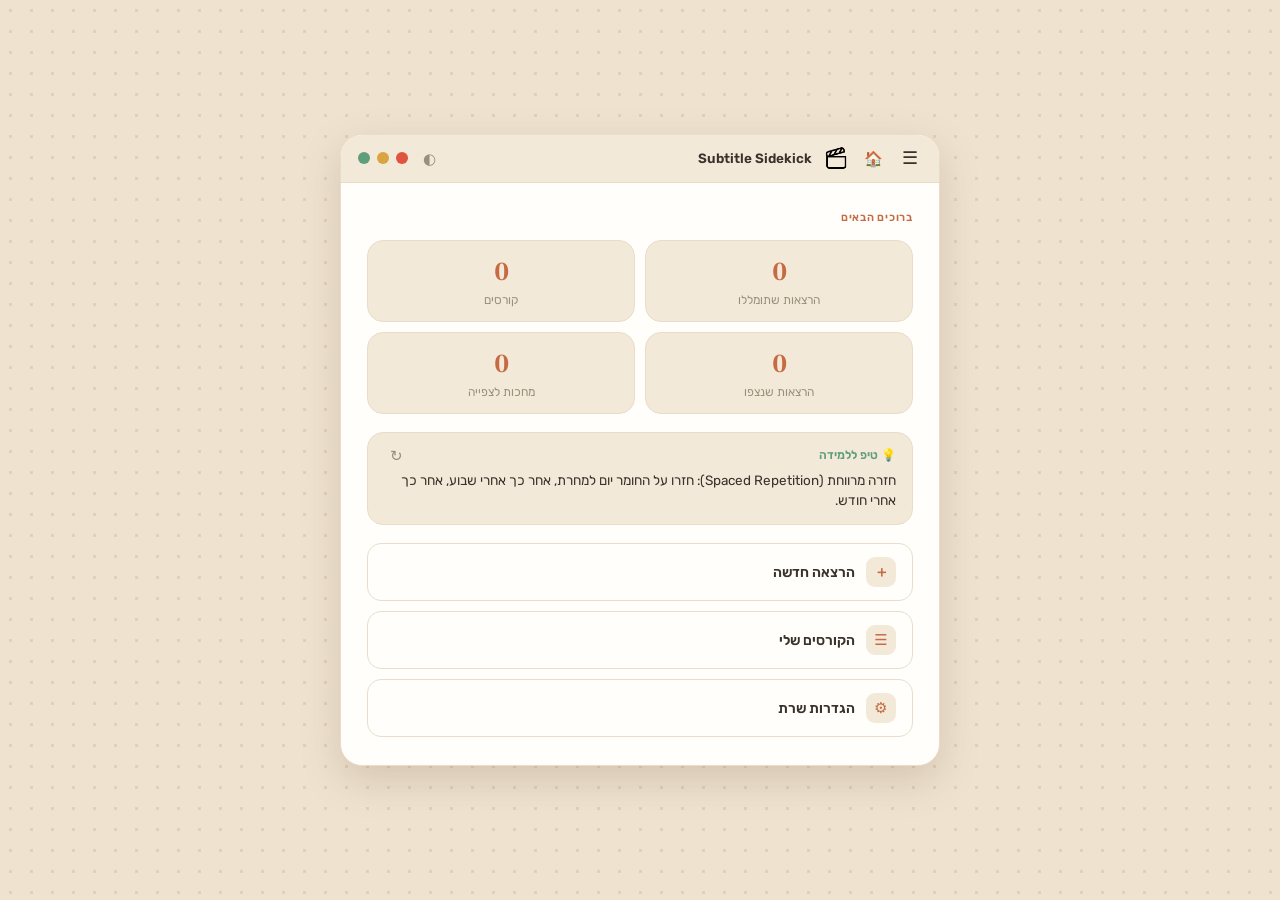
==== ui/index.html @ 56b6ace6 "Add application icons, enhance UI layout, and implement course management features - Added app icon " ====
<!DOCTYPE html>
<html lang="he" dir="rtl">
<head>
  <meta charset="utf-8" />
  <meta name="viewport" content="width=device-width, initial-scale=1" />
  <title>Subtitle Sidekick</title>
  <link rel="stylesheet" href="style.css" />
</head>
<body class="theme-light">
  <div class="win">
    <!-- סרגל כותרת -->
    <div class="bar">
      <button class="menubtn" id="menuBtn" title="הקורסים שלי">☰</button>
      <button class="homebtn" id="homeBtn" title="מסך הבית">🏠</button>
      <img class="appic" src="icons/app.png" alt="" />
      <div class="appname">Subtitle Sidekick</div>
      <button class="jobpill" id="jobPill" hidden>⏳ <span id="jobPct">0%</span></button>
      <div class="barsp"></div>
      <button class="themebtn" id="themeBtn" title="מצב בהיר/כהה">◐</button>
      <div class="barx">
        <span class="d1" id="winClose" title="סגירה"></span>
        <span class="d2" id="winMin" title="מזעור"></span>
        <span class="d3" id="winFull" title="מסך מלא"></span>
      </div>
    </div>

    <div class="body">
      <!-- ── מסך הבית: סטטיסטיקה + טיפ + פעולות מהירות ── -->
      <section class="view" id="view-home">
        <div class="kicker">ברוכים הבאים</div>

        <div class="stats-grid" id="statsGrid"></div>

        <div class="tipcard" id="tipCard">
          <div class="tip-head">
            <span class="tip-label">💡 טיפ ללמידה</span>
            <button class="tip-next" id="tipNext" title="טיפ נוסף">↻</button>
          </div>
          <div class="tip-text" id="tipText"></div>
        </div>

        <div class="home-actions">
          <button class="homeaction" id="homeNewLec">
            <span class="ha-ic">＋</span><span>הרצאה חדשה</span>
          </button>
          <button class="homeaction" id="homeCourses">
            <span class="ha-ic">☰</span><span>הקורסים שלי</span>
          </button>
          <button class="homeaction" id="homeContinue" hidden>
            <span class="ha-ic">▶</span><span id="homeContinueLabel">המשך לצפות</span>
          </button>
          <button class="homeaction" id="homeSettings">
            <span class="ha-ic">⚙</span><span>הגדרות שרת</span>
          </button>
        </div>
      </section>

      <!-- ── מסך 1: פתיחה / גרירה ── -->
      <section class="view" id="view-open" hidden>
        <div class="kicker">בחירת קובץ</div>
        <div class="drop2" id="drop">
          <div class="dtile">↑</div>
          <div class="dbig">שחררו כאן את ההרצאה</div>
          <div class="dsub">MP4 · MKV · MOV — עד 4 שעות</div>
          <div class="ordiv">או</div>
          <button class="btn" id="pickBtn">בחרו קובץ מהמחשב</button>
        </div>
        <div class="urlrow">
          <input class="urlin" id="urlIn" type="text"
                 placeholder="או הדביקו קישור להרצאה (YouTube / Moodle)…" />
          <button class="urlbtn" id="urlBtn">⬇ הורד</button>
        </div>
        <div class="urlhint">ל-Moodle: התחברו קודם בכרום, ואז הדביקו את הקישור.</div>

        <div class="courserow">
          <span class="courselbl">קורס:</span>
          <select class="coursesel" id="courseSel"><option value="">ללא קורס</option></select>
        </div>

        <div class="moderow">
          <span class="modelbl">מצב תמלול:</span>
          <select class="coursesel" id="modeSel">
            <option value="local_accurate">מקומי — מדויק (פרטי, ברירת מחדל)</option>
            <option value="local_fast">מקומי — מהיר (פחות מדויק)</option>
            <option value="cloud">☁ שרת GPU (ענן) — מהיר מאוד</option>
          </select>
        </div>
        <div class="footrow">
          <div class="priv" id="privNote">🔒 הכול נשאר אצלכם במחשב</div>
          <button class="settingsLink" id="cloudSettingsBtn">⚙ הגדרות שרת</button>
        </div>
      </section>

      <!-- ── מסך 2: עיבוד / התקדמות ── -->
      <section class="view" id="view-proc" hidden>
        <div class="kicker">יצירת כתוביות</div>
        <div class="filechip"><span class="fcic">🎞</span><span id="procName"></span></div>
        <div class="stage" id="stageHeading">מתמלל את ההרצאה לעברית…</div>
        <div class="prog">
          <div class="bar2" id="bar2"><div class="fill" id="fill"></div></div>
          <div class="pct" id="pct">0%</div>
        </div>
        <div class="eta" id="eta"></div>
        <div class="steps">
          <div class="step" id="step-extract">אודיו</div>
          <div class="step" id="step-transcribe">תמלול</div>
          <div class="step" id="step-sync">סנכרון</div>
        </div>
        <button class="watchdone" id="watchDone" hidden>▶ הפעל את הכתוביות</button>
        <div class="queue" id="queue"></div>
        <button class="newlec" id="newLec">＋ הרצאה חדשה</button>
      </section>

      <!-- ── מסך 3: נגן ── -->
      <section class="view" id="view-play" hidden>
        <div class="play-head">
          <button class="kebab" id="backBtn" title="חזרה">→</button>
          <span class="play-title" id="playTitle"></span>
          <button class="kebab" id="playKebab" title="פעולות">⋯</button>
        </div>
        <div class="screen">
          <video id="video" preload="metadata"></video>
          <div class="cc">CC עברית</div>
          <button class="exitfs" id="exitFs" title="יציאה ממסך מלא" hidden>✕ יציאה ממסך מלא</button>
          <div class="subline" id="subline"></div>
          <div class="ctrls">
            <button class="play" id="playBtn">▶</button>
            <button class="ovlbtn" id="skipBack" title="10 שניות אחורה">10⟲</button>
            <button class="ovlbtn" id="skipFwd" title="10 שניות קדימה">⟳10</button>
            <div class="track" id="track"><div class="pfill" id="pfill"></div></div>
            <span class="tc" id="tc">0:00 / 0:00</span>
            <select class="ovlbtn speedsel" id="speedSel" title="מהירות ניגון">
              <option value="0.5">0.5x</option>
              <option value="0.75">0.75x</option>
              <option value="1" selected>1x</option>
              <option value="1.25">1.25x</option>
              <option value="1.5">1.5x</option>
              <option value="1.75">1.75x</option>
              <option value="2">2x</option>
            </select>
            <button class="ovlbtn" id="fsBtn" title="מסך מלא">⛶</button>
          </div>
        </div>

        <!-- פאנל תמליל: חיפוש · עריכה · ייצוא -->
        <div class="transcript" id="transcript">
          <div class="tc-head">
            <input class="tc-search" id="tcSearch" placeholder="🔎 חיפוש בכתוביות…" />
            <button class="tc-act" id="saveBtn">💾 שמור</button>
            <button class="tc-act" id="txtBtn">TXT</button>
            <button class="tc-act" id="docxBtn">Word</button>
          </div>
          <div class="tc-list" id="tcList"></div>
          <div class="tc-status" id="tcStatus"></div>
        </div>
      </section>
    </div>
  </div>

  <!-- ── תפריט צד: הקורסים שלי ── -->
  <div class="drawer-ov" id="drawerOv" hidden></div>
  <aside class="drawer" id="drawer" hidden>
    <div class="drawer-head">
      <span class="drawer-title">הקורסים שלי</span>
      <button class="drawer-x" id="drawerClose" title="סגירה">✕</button>
    </div>
    <div class="newcourse" id="newCourseRow">
      <input class="newcourse-in" id="newCourseIn" placeholder="שם קורס חדש…" hidden />
      <button class="newcourse-btn" id="newCourseBtn">+ קורס חדש</button>
    </div>
    <div class="courses" id="coursesList"></div>
  </aside>

  <!-- ── תפריט צד: הגדרות שרת Cloud (אישי, לא משותף) ── -->
  <div class="drawer-ov" id="settingsOv" hidden></div>
  <aside class="drawer" id="settingsDrawer" hidden>
    <div class="drawer-head">
      <span class="drawer-title">הגדרות שרת מהיר</span>
      <button class="drawer-x" id="settingsClose" title="סגירה">✕</button>
    </div>
    <div class="settings-hint">
      כל משתמש מגדיר כאן שרת GPU משלו (לדוגמה חשבון RunPod אישי).
      אין שרת משותף — הפרטים נשמרים רק במחשב הזה. ראו README להקמת שרת.
    </div>
    <div class="settings-field">
      <label class="settings-lbl" for="settingsEndpoint">כתובת השרת (Endpoint URL)</label>
      <input class="newcourse-in" id="settingsEndpoint" placeholder="https://example-runpod-id.proxy.runpod.net" />
    </div>
    <div class="settings-field">
      <label class="settings-lbl" for="settingsKey">מפתח API</label>
      <input class="newcourse-in" id="settingsKey" type="password" placeholder="••••••••" />
    </div>
    <div class="settings-field">
      <label class="settings-lbl" for="settingsPrice">מחיר ה-GPU לשעה (דולר) — לחישוב עלות</label>
      <input class="newcourse-in" id="settingsPrice" type="number" step="0.01" min="0" placeholder="0.39" />
    </div>
    <button class="newcourse-btn" id="settingsSaveBtn">שמירה</button>
    <div class="settings-status" id="settingsStatus"></div>

    <div class="settings-cost" id="settingsCost">
      <div class="cost-line">עלות מצטברת: <strong id="costTotal">$0.00</strong></div>
      <div class="cost-sub" id="costSub"></div>
      <button class="cost-reset" id="costReset">איפוס מונה</button>
    </div>
  </aside>

  <script src="app.js"></script>
</body>
</html>
---- ui/style.css ----
/* style.css — עיצוב "חם" לאפליקציית כתוביות עברית. נבנה לפי טוקני ה-handoff. RTL. */

/* ── פונטים מקומיים (offline, בלי CDN) ── */
@font-face {
  font-family: "Frank Ruhl Libre";
  src: url("fonts/FrankRuhlLibre.ttf") format("truetype");
  font-weight: 100 900;
  font-display: swap;
}
@font-face {
  font-family: "Rubik";
  src: url("fonts/Rubik.ttf") format("truetype");
  font-weight: 100 900;
  font-display: swap;
}

/* ── טוקני צבע ── */
:root {
  --bg: #fbf6ee;
  --card: #fffefa;
  --panel: #f3e9d8;
  --text: #3a322b;
  --muted: #9b8f7c;
  --line: #e9ddc9;
  --screen: #1b1410;
  --board: #efe3d0;
  --accent: #c56a43;   /* חימר */
  --c2: #5f9e7a;       /* מרווה */
  --c3: #c59a3f;       /* זהב */
  --dots: rgba(140, 95, 55, 0.14);
  --win-shadow: 0 14px 40px rgba(90, 55, 25, 0.18);
  --drop-inset: inset 0 1px 0 rgba(255, 255, 255, 0.55);
}
body.dark {
  --bg: #211b15;
  --card: #2a221b;
  --panel: #352a20;
  --text: #f1e8d9;
  --muted: #a4937c;
  --line: #3d3127;
  --screen: #0e0a07;
  --board: #18120d;
  --c2: #6fae8a;
  --c3: #d4ab55;
  --dots: rgba(255, 226, 190, 0.07);
  --win-shadow: 0 16px 44px rgba(0, 0, 0, 0.55);
  --drop-inset: inset 0 1px 0 rgba(255, 255, 255, 0.04);
}

* { box-sizing: border-box; }

html, body { height: 100%; }
html { overflow: hidden; }  /* הגלילה קורית בתוך הכרטיס (.body), לא על כל החלון */
body {
  margin: 0;
  direction: rtl;
  font-family: "Rubik", system-ui, Arial, sans-serif;
  color: var(--text);
  /* ה-board = רקע חלון האפליקציה, עם רקע נקודות */
  background-color: var(--board);
  background-image: radial-gradient(var(--dots) 1.5px, transparent 1.5px);
  background-size: 21px 21px;
  display: flex;
  align-items: center;
  justify-content: center;
  padding: 30px;
  user-select: none;
}
@media (max-height: 700px) { body { padding: 14px; } }

/* ── חלון האפליקציה (כרטיס) — מוגבל לגובה המסך, התוכן הפנימי גולל אם צריך ── */
.win {
  width: 100%;
  max-width: 600px;
  max-height: 100%;
  display: flex;
  flex-direction: column;
  background: var(--card);
  border: 1px solid var(--line);
  border-radius: 22px;
  overflow: hidden;
  box-shadow: var(--win-shadow);
}

/* ── סרגל כותרת ── */
.bar {
  height: 48px;
  display: flex;
  align-items: center;
  gap: 11px;
  padding: 0 17px;
  border-bottom: 1px solid var(--line);
  background: var(--panel);
}
.menubtn {
  background: none; border: none; cursor: pointer;
  color: var(--text); font-size: 18px; padding: 2px 4px; line-height: 1; flex: none;
}
.menubtn:hover { color: var(--accent); }
.homebtn {
  background: none; border: none; cursor: pointer;
  color: var(--text); font-size: 15px; padding: 2px 4px; line-height: 1; flex: none;
}
.homebtn:hover { color: var(--accent); }
.appic {
  width: 26px; height: 26px;
  border-radius: 9px;
  object-fit: cover; flex: none;
}
.appname { font-size: 13.5px; font-weight: 600; }
.jobpill {
  display: flex; align-items: center; gap: 5px;
  background: var(--accent); color: #fff; border: none;
  border-radius: 999px; padding: 5px 11px; margin-right: 8px;
  font-family: inherit; font-size: 11.5px; font-weight: 600; cursor: pointer;
}
.jobpill[hidden] { display: none; }
.jobpill:hover { filter: brightness(1.05); }
.barsp { flex: 1; }
.themebtn {
  background: none; border: none; cursor: pointer;
  color: var(--muted); font-size: 15px; padding: 4px; line-height: 1;
}
.barx { display: flex; gap: 7px; }
.barx span { width: 12px; height: 12px; border-radius: 50%; cursor: pointer; }
.barx span:hover { filter: brightness(1.1); box-shadow: 0 0 0 2px rgba(0, 0, 0, 0.06); }
.d1 { background: #e0533f; }  /* סגירה */
.d2 { background: #d9a441; }  /* מזעור */
.d3 { background: #5f9e7a; }  /* מסך מלא */

/* ── סרגל הכותרת לא נגלל; הגוף גולל בתוך הכרטיס אם התוכן גבוה מהחלון ── */
.bar { flex: none; }

/* ── גוף ── */
.body {
  padding: 28px 26px;
  flex: 1;
  overflow-y: auto;
}
.body::-webkit-scrollbar { width: 8px; }
.body::-webkit-scrollbar-track { background: transparent; }
.body::-webkit-scrollbar-thumb { background: var(--line); border-radius: 4px; }
.body::-webkit-scrollbar-thumb:hover { background: var(--muted); }
.kicker {
  font-size: 11px; font-weight: 600; letter-spacing: 0.07em;
  color: var(--accent); margin-bottom: 16px;
}
.view[hidden] { display: none; }

/* ── מסך הבית ── */
.stats-grid {
  display: grid; grid-template-columns: 1fr 1fr; gap: 10px;
  margin-bottom: 18px;
}
.stat-box {
  background: var(--panel); border: 1px solid var(--line); border-radius: 16px;
  padding: 14px 16px; text-align: center;
}
.stat-num { font-family: "Frank Ruhl Libre", serif; font-size: 26px; font-weight: 700; color: var(--accent); }
.stat-lbl { font-size: 12px; color: var(--muted); margin-top: 4px; }

.tipcard {
  background: var(--panel); border: 1px solid var(--line); border-radius: 16px;
  padding: 14px 16px; margin-bottom: 18px;
}
.tip-head { display: flex; align-items: center; justify-content: space-between; margin-bottom: 6px; }
.tip-label { font-size: 12px; font-weight: 600; color: var(--c2); }
.tip-next {
  background: none; border: none; cursor: pointer; color: var(--muted); font-size: 15px; line-height: 1;
}
.tip-next:hover { color: var(--accent); }
.tip-text { font-size: 13.5px; line-height: 1.5; }

.home-actions { display: flex; flex-direction: column; gap: 10px; }
.homeaction {
  display: flex; align-items: center; gap: 11px;
  background: var(--card); border: 1px solid var(--line); border-radius: 14px;
  padding: 13px 16px; font-family: inherit; font-size: 14px; font-weight: 600; color: var(--text);
  cursor: pointer; text-align: right;
}
.homeaction:hover { border-color: var(--accent); }
.homeaction[hidden] { display: none; }
.ha-ic {
  width: 30px; height: 30px; border-radius: 9px; flex: none;
  background: var(--panel); display: flex; align-items: center; justify-content: center;
  font-size: 15px; color: var(--accent);
}

/* ── מסך 1: גרירה ── */
.drop2 {
  background: var(--panel);
  border: 1px solid var(--line);
  border-radius: 20px;
  padding: 34px 22px;
  display: flex; flex-direction: column; align-items: center; gap: 13px;
  text-align: center;
  box-shadow: var(--drop-inset);
  transition: border-color 0.15s, transform 0.15s;
  cursor: pointer;
}
.drop2.hover, .drop2.drag { border-color: var(--accent); }
.drop2.drag { transform: scale(1.01); }
.dtile {
  width: 62px; height: 62px;
  border-radius: 19px;
  background: var(--card);
  display: flex; align-items: center; justify-content: center;
  font-size: 27px; color: var(--accent);
  box-shadow: 0 4px 12px rgba(120, 80, 40, 0.12);
}
.dbig { font-family: "Frank Ruhl Libre", serif; font-size: 22px; font-weight: 700; color: var(--text); }
.dsub { font-size: 13px; color: var(--muted); }
.ordiv { font-size: 12px; color: var(--muted); }
.btn {
  background: var(--accent); color: #fff; border: none;
  border-radius: 999px; padding: 12px 28px;
  font-size: 14px; font-weight: 600; cursor: pointer;
  font-family: inherit;
  box-shadow: 0 5px 16px rgba(197, 106, 67, 0.32);
}
.btn:hover { filter: brightness(1.05); }

.footrow {
  display: flex; align-items: center; justify-content: space-between;
  margin-top: 22px;
}
.fast { display: flex; align-items: center; gap: 9px; font-size: 13px; font-weight: 500; cursor: pointer; }
.sw {
  width: 36px; height: 21px; border-radius: 11px;
  background: var(--line); position: relative; flex: none;
  transition: background 0.15s;
}
.sw.on { background: var(--c2); }
.knob {
  width: 17px; height: 17px; border-radius: 50%;
  background: #fff; position: absolute; top: 2px; right: 2px;
  transition: right 0.15s;
}
.sw.on .knob { right: 17px; }
.priv { font-size: 12px; color: var(--c2); }
.settingsLink {
  background: none; border: none; color: var(--muted); font-size: 12px;
  font-family: inherit; cursor: pointer; padding: 0;
}
.settingsLink:hover { color: var(--text); }

/* ── בורר מצב תמלול ── */
.moderow { display: flex; align-items: center; gap: 9px; margin-top: 22px; }
.modelbl { font-size: 13px; color: var(--muted); flex: none; }

/* ── מגירת הגדרות שרת Cloud ── */
.settings-hint { font-size: 12px; color: var(--muted); line-height: 1.5; margin-bottom: 16px; }
.settings-field { display: flex; flex-direction: column; gap: 6px; margin-bottom: 12px; }
.settings-lbl { font-size: 12.5px; color: var(--muted); }
.settings-status { font-size: 12px; color: var(--c2); margin-top: 10px; min-height: 16px; }
.settings-cost {
  margin-top: 20px; padding-top: 16px; border-top: 1px solid var(--line);
  display: flex; flex-direction: column; gap: 6px;
}
.cost-line { font-size: 14px; }
.cost-line strong { color: var(--c2); }
.cost-sub { font-size: 12px; color: var(--muted); }
.cost-reset {
  align-self: flex-start; margin-top: 6px; background: none; border: 1px solid var(--line);
  color: var(--muted); border-radius: 999px; padding: 5px 12px; font-family: inherit;
  font-size: 12px; cursor: pointer;
}
.cost-reset:hover { color: var(--text); border-color: var(--muted); }

/* ── בורר קורס במסך הפתיחה ── */
.courserow { display: flex; align-items: center; gap: 9px; margin-top: 16px; }
.courselbl { font-size: 13px; color: var(--muted); flex: none; }
.coursesel {
  flex: 1; background: var(--panel); border: 1px solid var(--line); color: var(--text);
  border-radius: 999px; padding: 9px 14px; font-family: inherit; font-size: 13px;
  direction: rtl; cursor: pointer;
}
.coursesel:focus { outline: none; border-color: var(--accent); }

/* ── תפריט צד: הקורסים שלי ── */
.drawer-ov {
  position: fixed; inset: 0; z-index: 40;
  background: rgba(40, 25, 12, 0.38);
}
.drawer-ov[hidden] { display: none; }
.drawer {
  position: fixed; top: 0; right: 0; z-index: 41;
  width: 300px; max-width: 86vw; height: 100%;
  background: var(--card); border-left: 1px solid var(--line);
  box-shadow: -14px 0 40px rgba(90, 55, 25, 0.22);
  display: flex; flex-direction: column;
  padding: 18px 18px 22px;
}
.drawer[hidden] { display: none; }
.drawer-head { display: flex; align-items: center; justify-content: space-between; margin-bottom: 16px; }
.drawer-title { font-family: "Frank Ruhl Libre", serif; font-size: 19px; font-weight: 700; }
.drawer-x {
  background: none; border: none; color: var(--muted); font-size: 15px; cursor: pointer; padding: 4px;
}
.drawer-x:hover { color: var(--text); }
.newcourse { display: flex; flex-direction: column; gap: 8px; margin-bottom: 16px; }
.newcourse-in {
  background: var(--panel); border: 1px solid var(--line); color: var(--text);
  border-radius: 999px; padding: 9px 14px; font-family: inherit; font-size: 13px; direction: rtl;
}
.newcourse-in:focus { outline: none; border-color: var(--accent); }
.newcourse-btn {
  background: var(--accent); color: #fff; border: none; border-radius: 999px;
  padding: 10px 16px; font-family: inherit; font-size: 13px; font-weight: 600; cursor: pointer;
}
.newcourse-btn:hover { filter: brightness(1.05); }
.courses { flex: 1; overflow-y: auto; display: flex; flex-direction: column; gap: 6px; }
.course { border: 1px solid var(--line); border-radius: 12px; overflow: hidden; background: var(--panel); }
.course-head {
  display: flex; align-items: center; gap: 8px; padding: 10px 13px;
  cursor: pointer; font-size: 13.5px; font-weight: 600;
}
.course-head:hover { background: rgba(197, 106, 67, 0.07); }
.course-arrow { flex: none; font-size: 10px; color: var(--muted); transition: transform 0.15s; }
.course.open .course-arrow { transform: rotate(90deg); }
.course-name { flex: 1; overflow: hidden; text-overflow: ellipsis; white-space: nowrap; }
.course-count { flex: none; font-size: 11px; color: var(--muted); }
.course-del {
  flex: none; background: none; border: none; color: var(--muted);
  font-size: 13px; cursor: pointer; padding: 0 2px; opacity: 0; transition: opacity 0.15s;
}
.course-head:hover .course-del { opacity: 1; }
.course-del:hover { color: #c0533e; }
.lectures { display: none; flex-direction: column; padding: 0 8px 8px; gap: 3px; }
.course.open .lectures { display: flex; }
.lec {
  display: flex; align-items: center; gap: 7px;
  padding: 7px 10px; border-radius: 9px; cursor: pointer; font-size: 12.5px;
}
.lec:hover { background: var(--card); }
.lec-name { flex: 1; overflow: hidden; text-overflow: ellipsis; white-space: nowrap; }
.courses-empty { font-size: 12.5px; color: var(--muted); text-align: center; padding: 24px 8px; }

/* ── כפתור "⋯" (קביעב) — בשורת הרצאה ובמסך הנגן ── */
.kebab {
  flex: none; width: 28px; height: 28px; padding: 0;
  background: none; border: none; color: var(--muted);
  font-size: 17px; line-height: 1; cursor: pointer; border-radius: 7px;
  display: flex; align-items: center; justify-content: center;
}
.kebab:hover { background: var(--panel); color: var(--text); }

/* ── תפריט פעולות צף (שינוי שם / קורס / דפדפן / הסרה) ── */
.actionmenu {
  position: fixed; z-index: 60; min-width: 168px;
  background: var(--card); border: 1px solid var(--line); border-radius: 12px;
  box-shadow: var(--win-shadow); padding: 6px; display: flex; flex-direction: column; gap: 2px;
}
.am-item {
  display: flex; align-items: center; gap: 8px; width: 100%;
  background: none; border: none; color: var(--text); text-align: right;
  font-family: inherit; font-size: 13px; padding: 8px 9px; border-radius: 8px; cursor: pointer;
}
.am-item:hover { background: var(--panel); }
.am-item.am-danger:hover { background: rgba(192, 83, 62, 0.12); color: #c0533e; }
.am-move { cursor: default; }
.am-move:hover { background: none; }
.am-move select {
  flex: 1; background: var(--panel); border: 1px solid var(--line); color: var(--text);
  border-radius: 7px; padding: 5px 8px; font-family: inherit; font-size: 12.5px; direction: rtl;
}

/* ── שדה הורדה מקישור ── */
.urlrow { display: flex; gap: 8px; margin-top: 14px; }
.urlin {
  flex: 1; background: var(--panel); border: 1px solid var(--line); color: var(--text);
  border-radius: 999px; padding: 10px 16px; font-family: inherit; font-size: 13px; direction: rtl;
}
.urlin:focus { outline: none; border-color: var(--accent); }
.urlin::placeholder { color: var(--muted); }
.urlbtn {
  flex: none; background: var(--c2); color: #fff; border: none; border-radius: 999px;
  padding: 10px 18px; font-family: inherit; font-size: 13px; font-weight: 600; cursor: pointer;
}
.urlbtn:hover { filter: brightness(1.05); }
.urlhint { font-size: 11px; color: var(--muted); margin-top: 7px; text-align: center; }

/* ── מסך 2: עיבוד ── */
.filechip {
  display: inline-flex; align-items: center; gap: 9px;
  background: var(--panel); border: 1px solid var(--line);
  border-radius: 999px; padding: 9px 15px;
  font-size: 13px; font-weight: 500; max-width: 100%;
}
.filechip span:last-child { overflow: hidden; text-overflow: ellipsis; white-space: nowrap; }
.fcic { color: var(--c3); flex: none; }
.stage {
  font-family: "Frank Ruhl Libre", serif;
  margin-top: 24px; font-size: 20px; font-weight: 700;
}
.prog { display: flex; align-items: center; gap: 13px; margin-top: 16px; }
.bar2 { flex: 1; height: 10px; border-radius: 6px; background: var(--panel); overflow: hidden; }
.fill { height: 100%; background: var(--accent); border-radius: 6px; width: 0; transition: width 0.3s ease; }
.bar2.loading .fill {
  width: 40% !important;
  animation: indet 1.2s ease-in-out infinite alternate;
  transition: none;
}
@keyframes indet {
  from { margin-right: 0; width: 25%; }
  to { margin-right: 65%; width: 35%; }
}
.pct { font-size: 14px; font-weight: 700; color: var(--accent); min-width: 40px; text-align: left; }
.eta { margin-top: 12px; font-size: 13px; color: var(--muted); min-height: 18px; }
.steps { display: flex; gap: 9px; margin-top: 24px; }
.step {
  flex: 1; text-align: center; font-size: 11px; font-weight: 500;
  padding: 10px 4px; border-radius: 999px;
  background: var(--panel); color: var(--muted); border: 1px solid var(--line);
}
.step.done { color: var(--c2); border-color: var(--c2); }
.step.now { color: #fff; background: var(--accent); border-color: transparent; font-weight: 600; }

/* ── כפתור "הפעל כתוביות" בסיום ── */
.watchdone {
  margin-top: 22px; width: 100%;
  background: var(--accent); color: #fff; border: none;
  border-radius: 999px; padding: 13px 22px;
  font-family: inherit; font-size: 15px; font-weight: 600; cursor: pointer;
  box-shadow: 0 5px 16px rgba(197, 106, 67, 0.32);
}
.watchdone[hidden] { display: none; }
.watchdone:hover { filter: brightness(1.05); }

/* ── כפתור "הרצאה חדשה" ── */
.newlec {
  margin-top: 14px; width: 100%;
  background: var(--panel); color: var(--text);
  border: 1px solid var(--line); border-radius: 999px; padding: 11px 22px;
  font-family: inherit; font-size: 14px; font-weight: 600; cursor: pointer;
}
.newlec:hover { border-color: var(--accent); color: var(--accent); }

/* ── תור תמלולים ── */
.queue { margin-top: 20px; display: flex; flex-direction: column; gap: 7px; }
.queue:empty { display: none; }
.qitem {
  display: flex; align-items: center; gap: 10px;
  background: var(--panel); border: 1px solid var(--line);
  border-radius: 12px; padding: 9px 13px; font-size: 13px;
}
.qicon { flex: none; font-size: 13px; width: 18px; text-align: center; }
.qitem.proc .qicon { color: var(--accent); }
.qitem.done .qicon { color: var(--c2); }
.qitem.err .qicon { color: #c0533e; }
.qname { flex: 1; overflow: hidden; text-overflow: ellipsis; white-space: nowrap; }
.qwatch {
  flex: none; background: var(--c2); color: #fff; border: none;
  border-radius: 999px; padding: 5px 13px; font-size: 12px; font-weight: 600;
  cursor: pointer; font-family: inherit;
}

/* ── מסך 3: נגן ── */
.screen {
  position: relative; background: var(--screen);
  border-radius: 16px; height: 260px; overflow: hidden;
}
.screen video {
  position: absolute; inset: 0; width: 100%; height: 100%;
  object-fit: contain; background: #000;
}
.cc {
  position: absolute; top: 12px; right: 12px; z-index: 2;
  background: var(--c2); color: #fff; font-size: 10px; font-weight: 700;
  letter-spacing: 0.05em; padding: 3px 8px; border-radius: 6px;
}
.subline {
  position: absolute; z-index: 2; bottom: 62px; left: 50%; transform: translateX(-50%);
  background: #fff8ec; color: #3a322b;
  font-size: 14.5px; font-weight: 500; line-height: 1.5;
  padding: 7px 16px; border-radius: 10px; max-width: 84%;
  text-align: center; box-shadow: 0 4px 14px rgba(0, 0, 0, 0.25);
}
.subline:empty { display: none; }

/* פקדי ניגון — חלק מ-.screen כדי שיישארו גלויים גם במסך מלא */
.ctrls {
  position: absolute; bottom: 0; left: 0; right: 0; z-index: 2;
  display: flex; align-items: center; gap: 8px;
  padding: 16px 14px 12px;
  background: linear-gradient(to top, rgba(0, 0, 0, 0.6), rgba(0, 0, 0, 0));
}
.play {
  width: 38px; height: 38px; border-radius: 50%;
  background: var(--accent); color: #fff; border: none;
  display: flex; align-items: center; justify-content: center;
  font-size: 13px; cursor: pointer; flex: none;
  box-shadow: 0 5px 16px rgba(197, 106, 67, 0.32);
}
.track { flex: 1; height: 7px; border-radius: 5px; background: rgba(255, 255, 255, 0.28); position: relative; overflow: hidden; cursor: pointer; }
.pfill { position: absolute; top: 0; right: 0; height: 100%; width: 0; background: var(--accent); border-radius: 5px; }
.tc {
  font-size: 11.5px; color: #fff; flex: none; text-shadow: 0 1px 3px rgba(0, 0, 0, 0.6);
}
.ovlbtn {
  flex: none; background: rgba(255, 255, 255, 0.14); border: 1px solid rgba(255, 255, 255, 0.25);
  color: #fff; border-radius: 8px; height: 30px; padding: 0 9px;
  font-family: inherit; font-size: 11.5px; font-weight: 600; cursor: pointer;
  display: flex; align-items: center; justify-content: center;
}
.ovlbtn:hover { background: rgba(255, 255, 255, 0.26); }
.speedsel {
  font-family: inherit; cursor: pointer; direction: ltr; text-align: center;
  -webkit-appearance: none; appearance: none;
}
.speedsel:hover { background: rgba(255, 255, 255, 0.26); }
.speedsel option { color: #2a221b; }

.screen:fullscreen .subline { font-size: 26px; bottom: 96px; max-width: 80%; }
.screen:fullscreen .ctrls { padding: 22px 26px 20px; gap: 12px; }
.screen:fullscreen .play { width: 50px; height: 50px; font-size: 17px; }
.screen:fullscreen .ovlbtn { height: 38px; font-size: 14px; padding: 0 13px; }
.screen:fullscreen .tc { font-size: 14px; }
.play-head { display: flex; align-items: center; gap: 6px; margin: 6px 0 22px; }
.play-title {
  flex: 1; font-family: "Frank Ruhl Libre", serif; font-size: 19px; font-weight: 700;
  text-align: center; overflow: hidden; text-overflow: ellipsis; white-space: nowrap;
}

/* ── מסך מלא: ה-overlay נשאר חלק מהמכל ולכן הכתוביות והפקדים מופיעים ── */
.screen:fullscreen { height: 100%; width: 100%; border-radius: 0; }
.screen:-webkit-full-screen { height: 100%; width: 100%; }

/* כפתור יציאה ממסך מלא — גלוי רק בתוך מסך מלא, ESC לא תמיד מוכר/נוח */
.exitfs {
  position: absolute; top: 12px; left: 12px; z-index: 3;
  background: rgba(20, 14, 8, 0.55); color: #fff; border: 1px solid rgba(255, 255, 255, 0.25);
  border-radius: 999px; padding: 7px 14px; font-family: inherit; font-size: 12.5px;
  font-weight: 600; cursor: pointer;
}
.exitfs[hidden] { display: none; }
.exitfs:hover { background: rgba(20, 14, 8, 0.75); }

/* ── פאנל תמליל (עריכה · חיפוש · ייצוא) ── */
.transcript { margin-top: 18px; border-top: 1px solid var(--line); padding-top: 14px; }
.tc-head { display: flex; gap: 8px; align-items: center; margin-bottom: 10px; }
.tc-search {
  flex: 1; background: var(--panel); border: 1px solid var(--line); color: var(--text);
  border-radius: 999px; padding: 8px 14px; font-family: inherit; font-size: 13px; direction: rtl;
}
.tc-search:focus { outline: none; border-color: var(--accent); }
.tc-act {
  background: var(--panel); border: 1px solid var(--line); color: var(--text);
  border-radius: 9px; padding: 7px 11px; font-family: inherit; font-size: 12px;
  font-weight: 600; cursor: pointer; flex: none;
}
.tc-act:hover { border-color: var(--accent); color: var(--accent); }
.tc-list { max-height: 190px; overflow-y: auto; display: flex; flex-direction: column; gap: 2px; }
.tc-row {
  display: flex; gap: 10px; align-items: flex-start;
  padding: 5px 8px; border-radius: 9px;
}
.tc-row.cur { background: rgba(197, 106, 67, 0.12); }
.tc-time {
  flex: none; background: none; border: none; color: var(--accent);
  font-family: inherit; font-size: 12px; font-weight: 600; cursor: pointer;
  padding: 2px 0; min-width: 44px; text-align: left;
}
.tc-time:hover { text-decoration: underline; }
.tc-text {
  flex: 1; font-size: 13.5px; line-height: 1.5; color: var(--text);
  outline: none; border-radius: 5px; padding: 2px 4px;
}
.tc-text:focus { background: var(--panel); box-shadow: 0 0 0 1px var(--accent); }
.tc-status { margin-top: 8px; font-size: 12px; color: var(--c2); min-height: 16px; }
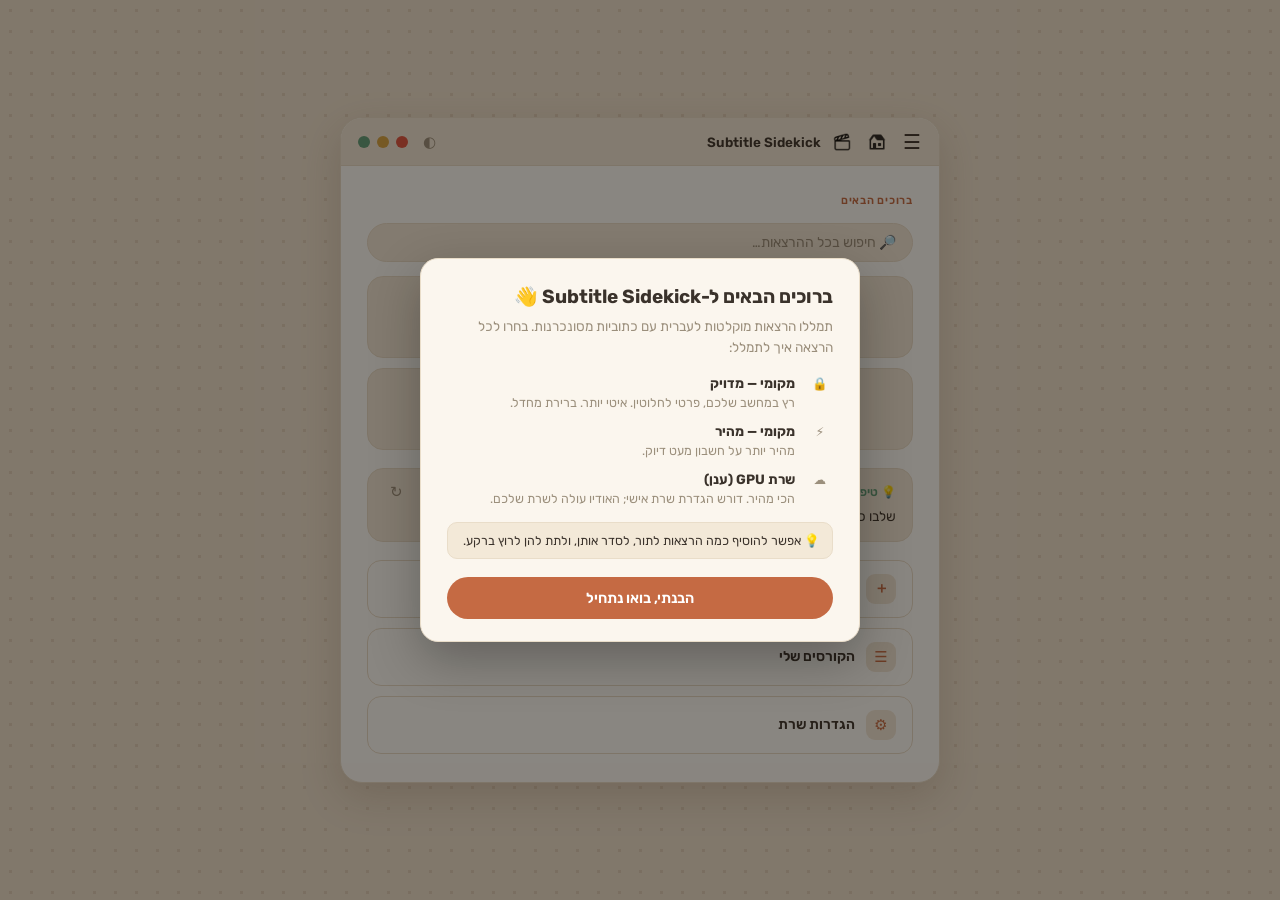
==== commit cf6740d6: "תור תמלול עם גרירה ויעד-קורס, ביטול/השהיה אמיתיים, שרת RunPod Serverless, ושיפורי UX - תור הרצאות: ס" ====
--- a/ui/index.html
+++ b/ui/index.html
@@ -8,10 +8,10 @@
 </head>
 <body class="theme-light">
   <div class="win">
-    <!-- סרגל כותרת -->
+    <!-- title bar -->
     <div class="bar">
       <button class="menubtn" id="menuBtn" title="הקורסים שלי">☰</button>
-      <button class="homebtn" id="homeBtn" title="מסך הבית">🏠</button>
+      <button class="homebtn" id="homeBtn" title="מסך הבית"><img class="homeic" src="icons/home.png" alt="" /></button>
       <img class="appic" src="icons/app.png" alt="" />
       <div class="appname">Subtitle Sidekick</div>
       <button class="jobpill" id="jobPill" hidden>⏳ <span id="jobPct">0%</span></button>
@@ -25,9 +25,14 @@
     </div>
 
     <div class="body">
-      <!-- ── מסך הבית: סטטיסטיקה + טיפ + פעולות מהירות ── -->
+      <!-- home screen: stats + tip + quick actions -->
       <section class="view" id="view-home">
         <div class="kicker">ברוכים הבאים</div>
+
+        <div class="search-row">
+          <input class="search-in" id="searchIn" placeholder="🔎 חיפוש בכל ההרצאות…" />
+        </div>
+        <div class="search-results" id="searchResults" hidden></div>
 
         <div class="stats-grid" id="statsGrid"></div>
 
@@ -55,7 +60,7 @@
         </div>
       </section>
 
-      <!-- ── מסך 1: פתיחה / גרירה ── -->
+      <!-- screen 1: open / drag-and-drop -->
       <section class="view" id="view-open" hidden>
         <div class="kicker">בחירת קובץ</div>
         <div class="drop2" id="drop">
@@ -91,7 +96,7 @@
         </div>
       </section>
 
-      <!-- ── מסך 2: עיבוד / התקדמות ── -->
+      <!-- screen 2: processing / progress -->
       <section class="view" id="view-proc" hidden>
         <div class="kicker">יצירת כתוביות</div>
         <div class="filechip"><span class="fcic">🎞</span><span id="procName"></span></div>
@@ -106,12 +111,16 @@
           <div class="step" id="step-transcribe">תמלול</div>
           <div class="step" id="step-sync">סנכרון</div>
         </div>
+        <div class="jobctrl" id="jobCtrl" hidden>
+          <button class="jobbtn" id="pauseBtn">⏸ השהה</button>
+          <button class="jobbtn jobbtn-cancel" id="cancelBtn">✕ בטל</button>
+        </div>
         <button class="watchdone" id="watchDone" hidden>▶ הפעל את הכתוביות</button>
         <div class="queue" id="queue"></div>
         <button class="newlec" id="newLec">＋ הרצאה חדשה</button>
       </section>
 
-      <!-- ── מסך 3: נגן ── -->
+      <!-- screen 3: player -->
       <section class="view" id="view-play" hidden>
         <div class="play-head">
           <button class="kebab" id="backBtn" title="חזרה">→</button>
@@ -142,7 +151,7 @@
           </div>
         </div>
 
-        <!-- פאנל תמליל: חיפוש · עריכה · ייצוא -->
+        <!-- transcript panel: search · edit · export -->
         <div class="transcript" id="transcript">
           <div class="tc-head">
             <input class="tc-search" id="tcSearch" placeholder="🔎 חיפוש בכתוביות…" />
@@ -157,7 +166,7 @@
     </div>
   </div>
 
-  <!-- ── תפריט צד: הקורסים שלי ── -->
+  <!-- sidebar: my courses -->
   <div class="drawer-ov" id="drawerOv" hidden></div>
   <aside class="drawer" id="drawer" hidden>
     <div class="drawer-head">
@@ -171,32 +180,44 @@
     <div class="courses" id="coursesList"></div>
   </aside>
 
-  <!-- ── תפריט צד: הגדרות שרת Cloud (אישי, לא משותף) ── -->
+  <!-- sidebar: personal cloud server settings -->
   <div class="drawer-ov" id="settingsOv" hidden></div>
   <aside class="drawer" id="settingsDrawer" hidden>
     <div class="drawer-head">
-      <span class="drawer-title">הגדרות שרת מהיר</span>
+      <span class="drawer-title">הגדרות</span>
       <button class="drawer-x" id="settingsClose" title="סגירה">✕</button>
     </div>
+
+    <div class="settings-section">📁 תיקיית ספרייה</div>
+    <div class="settings-field">
+      <label class="settings-lbl" for="settingsLibDir">כל הקורסים וההרצאות ינוהלו בתוך התיקייה הזו.</label>
+      <div class="folder-row">
+        <input class="newcourse-in" id="settingsLibDir" readonly placeholder="טוען…" />
+        <button class="newcourse-btn folder-pick" id="settingsLibDirBtn">📁 בחירה</button>
+      </div>
+    </div>
+
+    <div class="settings-section">☁ שרת ענן <span class="settings-opt">(אופציונלי)</span></div>
     <div class="settings-hint">
-      כל משתמש מגדיר כאן שרת GPU משלו (לדוגמה חשבון RunPod אישי).
-      אין שרת משותף — הפרטים נשמרים רק במחשב הזה. ראו README להקמת שרת.
+      למצב "שרת GPU" — כל משתמש מגדיר שרת משלו (לדוגמה חשבון RunPod אישי).
+      אין שרת משותף; הפרטים נשמרים רק במחשב הזה. ראו README להקמת שרת.
     </div>
     <div class="settings-field">
       <label class="settings-lbl" for="settingsEndpoint">כתובת השרת (Endpoint URL)</label>
-      <input class="newcourse-in" id="settingsEndpoint" placeholder="https://example-runpod-id.proxy.runpod.net" />
+      <input class="newcourse-in" id="settingsEndpoint" placeholder="https://api.runpod.ai/v2/your-endpoint-id" />
     </div>
     <div class="settings-field">
       <label class="settings-lbl" for="settingsKey">מפתח API</label>
       <input class="newcourse-in" id="settingsKey" type="password" placeholder="••••••••" />
     </div>
     <div class="settings-field">
-      <label class="settings-lbl" for="settingsPrice">מחיר ה-GPU לשעה (דולר) — לחישוב עלות</label>
+      <label class="settings-lbl" for="settingsPrice">מחיר ה-GPU לשעה (דולר) — לחישוב עלות מצטברת</label>
       <input class="newcourse-in" id="settingsPrice" type="number" step="0.01" min="0" placeholder="0.39" />
     </div>
-    <button class="newcourse-btn" id="settingsSaveBtn">שמירה</button>
+    <button class="newcourse-btn" id="settingsSaveBtn">שמירת הגדרות השרת</button>
     <div class="settings-status" id="settingsStatus"></div>
 
+    <div class="settings-section">💰 עלות שימוש בשרת</div>
     <div class="settings-cost" id="settingsCost">
       <div class="cost-line">עלות מצטברת: <strong id="costTotal">$0.00</strong></div>
       <div class="cost-sub" id="costSub"></div>
@@ -204,6 +225,21 @@
     </div>
   </aside>
 
+  <!-- first-run onboarding: explains the three transcription modes -->
+  <div class="onboard-ov" id="onboardOv" hidden>
+    <div class="onboard">
+      <div class="onboard-title">ברוכים הבאים ל-Subtitle Sidekick 👋</div>
+      <div class="onboard-text">תמללו הרצאות מוקלטות לעברית עם כתוביות מסונכרנות. בחרו לכל הרצאה איך לתמלל:</div>
+      <ul class="onboard-modes">
+        <li><span class="om-ic">🔒</span><div><b>מקומי — מדויק</b><span>רץ במחשב שלכם, פרטי לחלוטין. איטי יותר. ברירת מחדל.</span></div></li>
+        <li><span class="om-ic">⚡</span><div><b>מקומי — מהיר</b><span>מהיר יותר על חשבון מעט דיוק.</span></div></li>
+        <li><span class="om-ic">☁</span><div><b>שרת GPU (ענן)</b><span>הכי מהיר. דורש הגדרת שרת אישי; האודיו עולה לשרת שלכם.</span></div></li>
+      </ul>
+      <div class="onboard-tip">💡 אפשר להוסיף כמה הרצאות לתור, לסדר אותן, ולתת להן לרוץ ברקע.</div>
+      <button class="onboard-btn" id="onboardClose">הבנתי, בואו נתחיל</button>
+    </div>
+  </div>
+
   <script src="app.js"></script>
 </body>
 </html>
--- a/ui/style.css
+++ b/ui/style.css
@@ -1,6 +1,6 @@
-/* style.css — עיצוב "חם" לאפליקציית כתוביות עברית. נבנה לפי טוקני ה-handoff. RTL. */
-
-/* ── פונטים מקומיים (offline, בלי CDN) ── */
+/* style.css — warm design for Hebrew subtitle app. RTL. */
+
+/* ── local fonts (offline, no CDN) ── */
 @font-face {
   font-family: "Frank Ruhl Libre";
   src: url("fonts/FrankRuhlLibre.ttf") format("truetype");
@@ -14,7 +14,7 @@
   font-display: swap;
 }
 
-/* ── טוקני צבע ── */
+/* ── color tokens ── */
 :root {
   --bg: #fbf6ee;
   --card: #fffefa;
@@ -24,9 +24,9 @@
   --line: #e9ddc9;
   --screen: #1b1410;
   --board: #efe3d0;
-  --accent: #c56a43;   /* חימר */
-  --c2: #5f9e7a;       /* מרווה */
-  --c3: #c59a3f;       /* זהב */
+  --accent: #c56a43;   /* clay */
+  --c2: #5f9e7a;       /* sage */
+  --c3: #c59a3f;       /* gold */
   --dots: rgba(140, 95, 55, 0.14);
   --win-shadow: 0 14px 40px rgba(90, 55, 25, 0.18);
   --drop-inset: inset 0 1px 0 rgba(255, 255, 255, 0.55);
@@ -50,13 +50,13 @@
 * { box-sizing: border-box; }
 
 html, body { height: 100%; }
-html { overflow: hidden; }  /* הגלילה קורית בתוך הכרטיס (.body), לא על כל החלון */
+html { overflow: hidden; }  /* scrolling happens inside the card (.body), not the full window */
 body {
   margin: 0;
   direction: rtl;
   font-family: "Rubik", system-ui, Arial, sans-serif;
   color: var(--text);
-  /* ה-board = רקע חלון האפליקציה, עם רקע נקודות */
+  /* board = app window background with dot pattern */
   background-color: var(--board);
   background-image: radial-gradient(var(--dots) 1.5px, transparent 1.5px);
   background-size: 21px 21px;
@@ -68,7 +68,7 @@
 }
 @media (max-height: 700px) { body { padding: 14px; } }
 
-/* ── חלון האפליקציה (כרטיס) — מוגבל לגובה המסך, התוכן הפנימי גולל אם צריך ── */
+/* ── app window (card) — capped to screen height, inner content scrolls if needed ── */
 .win {
   width: 100%;
   max-width: 600px;
@@ -82,7 +82,7 @@
   box-shadow: var(--win-shadow);
 }
 
-/* ── סרגל כותרת ── */
+/* ── title bar ── */
 .bar {
   height: 48px;
   display: flex;
@@ -94,17 +94,21 @@
 }
 .menubtn {
   background: none; border: none; cursor: pointer;
-  color: var(--text); font-size: 18px; padding: 2px 4px; line-height: 1; flex: none;
+  color: var(--text); font-size: 20px; padding: 2px 4px; line-height: 1; flex: none;
+  width: 20px; height: 20px; display: flex; align-items: center; justify-content: center;
 }
 .menubtn:hover { color: var(--accent); }
 .homebtn {
   background: none; border: none; cursor: pointer;
-  color: var(--text); font-size: 15px; padding: 2px 4px; line-height: 1; flex: none;
+  color: var(--text); padding: 2px 4px; line-height: 1; flex: none;
 }
 .homebtn:hover { color: var(--accent); }
+.homeic { width: 20px; height: 20px; display: block; opacity: 0.85; }
+.homebtn:hover .homeic { opacity: 1; }
+.dark .homeic { filter: invert(1); }
 .appic {
-  width: 26px; height: 26px;
-  border-radius: 9px;
+  width: 20px; height: 20px;
+  border-radius: 7px;
   object-fit: cover; flex: none;
 }
 .appname { font-size: 13.5px; font-weight: 600; }
@@ -124,14 +128,14 @@
 .barx { display: flex; gap: 7px; }
 .barx span { width: 12px; height: 12px; border-radius: 50%; cursor: pointer; }
 .barx span:hover { filter: brightness(1.1); box-shadow: 0 0 0 2px rgba(0, 0, 0, 0.06); }
-.d1 { background: #e0533f; }  /* סגירה */
-.d2 { background: #d9a441; }  /* מזעור */
-.d3 { background: #5f9e7a; }  /* מסך מלא */
-
-/* ── סרגל הכותרת לא נגלל; הגוף גולל בתוך הכרטיס אם התוכן גבוה מהחלון ── */
+.d1 { background: #e0533f; }  /* close */
+.d2 { background: #d9a441; }  /* minimize */
+.d3 { background: #5f9e7a; }  /* fullscreen */
+
+/* title bar doesn't scroll; body scrolls inside the card */
 .bar { flex: none; }
 
-/* ── גוף ── */
+/* ── body ── */
 .body {
   padding: 28px 26px;
   flex: 1;
@@ -147,7 +151,7 @@
 }
 .view[hidden] { display: none; }
 
-/* ── מסך הבית ── */
+/* ── home screen ── */
 .stats-grid {
   display: grid; grid-template-columns: 1fr 1fr; gap: 10px;
   margin-bottom: 18px;
@@ -186,7 +190,32 @@
   font-size: 15px; color: var(--accent);
 }
 
-/* ── מסך 1: גרירה ── */
+/* ── global search (home screen) ── */
+.search-row { margin-bottom: 14px; }
+.search-in {
+  width: 100%; background: var(--panel); border: 1px solid var(--line); color: var(--text);
+  border-radius: 999px; padding: 10px 16px; font-family: inherit; font-size: 14px; direction: rtl;
+}
+.search-in:focus { outline: none; border-color: var(--accent); }
+.search-in::placeholder { color: var(--muted); }
+.search-results {
+  margin-bottom: 16px; border: 1px solid var(--line); border-radius: 16px;
+  background: var(--card); overflow: hidden;
+}
+.search-results[hidden] { display: none; }
+.sr-hit {
+  display: flex; align-items: flex-start; gap: 10px;
+  padding: 9px 14px; border-bottom: 1px solid var(--line); cursor: pointer;
+}
+.sr-hit:last-child { border-bottom: none; }
+.sr-hit:hover { background: var(--panel); }
+.sr-time { flex: none; color: var(--accent); font-size: 12px; font-weight: 600; min-width: 44px; padding-top: 2px; }
+.sr-body { flex: 1; min-width: 0; }
+.sr-title { font-size: 11px; color: var(--muted); margin-bottom: 2px; overflow: hidden; text-overflow: ellipsis; white-space: nowrap; }
+.sr-text { font-size: 13.5px; line-height: 1.4; }
+.sr-empty { padding: 16px; text-align: center; color: var(--muted); font-size: 13px; }
+
+/* ── screen 1: drag-and-drop ── */
 .drop2 {
   background: var(--panel);
   border: 1px solid var(--line);
@@ -244,14 +273,23 @@
 }
 .settingsLink:hover { color: var(--text); }
 
-/* ── בורר מצב תמלול ── */
+/* ── transcription mode selector ── */
 .moderow { display: flex; align-items: center; gap: 9px; margin-top: 22px; }
 .modelbl { font-size: 13px; color: var(--muted); flex: none; }
 
-/* ── מגירת הגדרות שרת Cloud ── */
+/* ── cloud server settings drawer ── */
 .settings-hint { font-size: 12px; color: var(--muted); line-height: 1.5; margin-bottom: 16px; }
 .settings-field { display: flex; flex-direction: column; gap: 6px; margin-bottom: 12px; }
 .settings-lbl { font-size: 12.5px; color: var(--muted); }
+.settings-section {
+  font-size: 13px; font-weight: 600; color: var(--text);
+  margin: 18px 0 8px; padding-bottom: 6px; border-bottom: 1px solid var(--line);
+}
+.settings-section:first-child { margin-top: 4px; }
+.settings-opt { font-weight: 400; color: var(--muted); font-size: 11.5px; }
+.folder-row { display: flex; gap: 8px; }
+.folder-row .newcourse-in { flex: 1; }
+.folder-row .folder-pick { flex: none; white-space: nowrap; }
 .settings-status { font-size: 12px; color: var(--c2); margin-top: 10px; min-height: 16px; }
 .settings-cost {
   margin-top: 20px; padding-top: 16px; border-top: 1px solid var(--line);
@@ -267,7 +305,7 @@
 }
 .cost-reset:hover { color: var(--text); border-color: var(--muted); }
 
-/* ── בורר קורס במסך הפתיחה ── */
+/* ── course selector on the open screen ── */
 .courserow { display: flex; align-items: center; gap: 9px; margin-top: 16px; }
 .courselbl { font-size: 13px; color: var(--muted); flex: none; }
 .coursesel {
@@ -277,7 +315,7 @@
 }
 .coursesel:focus { outline: none; border-color: var(--accent); }
 
-/* ── תפריט צד: הקורסים שלי ── */
+/* ── sidebar: my courses ── */
 .drawer-ov {
   position: fixed; inset: 0; z-index: 40;
   background: rgba(40, 25, 12, 0.38);
@@ -336,7 +374,7 @@
 .lec-name { flex: 1; overflow: hidden; text-overflow: ellipsis; white-space: nowrap; }
 .courses-empty { font-size: 12.5px; color: var(--muted); text-align: center; padding: 24px 8px; }
 
-/* ── כפתור "⋯" (קביעב) — בשורת הרצאה ובמסך הנגן ── */
+/* ── ⋯ kebab button — in lecture rows and player screen ── */
 .kebab {
   flex: none; width: 28px; height: 28px; padding: 0;
   background: none; border: none; color: var(--muted);
@@ -345,7 +383,7 @@
 }
 .kebab:hover { background: var(--panel); color: var(--text); }
 
-/* ── תפריט פעולות צף (שינוי שם / קורס / דפדפן / הסרה) ── */
+/* ── floating action menu (rename / course / browser / remove) ── */
 .actionmenu {
   position: fixed; z-index: 60; min-width: 168px;
   background: var(--card); border: 1px solid var(--line); border-radius: 12px;
@@ -365,7 +403,7 @@
   border-radius: 7px; padding: 5px 8px; font-family: inherit; font-size: 12.5px; direction: rtl;
 }
 
-/* ── שדה הורדה מקישור ── */
+/* ── URL download field ── */
 .urlrow { display: flex; gap: 8px; margin-top: 14px; }
 .urlin {
   flex: 1; background: var(--panel); border: 1px solid var(--line); color: var(--text);
@@ -380,7 +418,7 @@
 .urlbtn:hover { filter: brightness(1.05); }
 .urlhint { font-size: 11px; color: var(--muted); margin-top: 7px; text-align: center; }
 
-/* ── מסך 2: עיבוד ── */
+/* ── screen 2: processing ── */
 .filechip {
   display: inline-flex; align-items: center; gap: 9px;
   background: var(--panel); border: 1px solid var(--line);
@@ -416,7 +454,7 @@
 .step.done { color: var(--c2); border-color: var(--c2); }
 .step.now { color: #fff; background: var(--accent); border-color: transparent; font-weight: 600; }
 
-/* ── כפתור "הפעל כתוביות" בסיום ── */
+/* ── "play subtitles" button shown on completion ── */
 .watchdone {
   margin-top: 22px; width: 100%;
   background: var(--accent); color: #fff; border: none;
@@ -427,7 +465,18 @@
 .watchdone[hidden] { display: none; }
 .watchdone:hover { filter: brightness(1.05); }
 
-/* ── כפתור "הרצאה חדשה" ── */
+/* ── pause / cancel controls during transcription ── */
+.jobctrl { margin-top: 18px; display: flex; gap: 10px; }
+.jobctrl[hidden] { display: none; }
+.jobbtn {
+  flex: 1; background: var(--panel); color: var(--text);
+  border: 1px solid var(--line); border-radius: 999px; padding: 10px 18px;
+  font-family: inherit; font-size: 14px; font-weight: 600; cursor: pointer;
+}
+.jobbtn:hover { border-color: var(--accent); color: var(--accent); }
+.jobbtn-cancel:hover { border-color: #c0533e; color: #c0533e; }
+
+/* ── "new lecture" button ── */
 .newlec {
   margin-top: 14px; width: 100%;
   background: var(--panel); color: var(--text);
@@ -436,26 +485,59 @@
 }
 .newlec:hover { border-color: var(--accent); color: var(--accent); }
 
-/* ── תור תמלולים ── */
+/* ── transcription queue ── */
 .queue { margin-top: 20px; display: flex; flex-direction: column; gap: 7px; }
 .queue:empty { display: none; }
+.queue-head {
+  display: flex; align-items: baseline; justify-content: space-between;
+  padding: 0 4px 2px; margin-bottom: 2px;
+}
+.qh-title { font-size: 13px; font-weight: 600; color: var(--text); }
+.qh-sub { font-size: 11.5px; color: var(--muted); }
 .qitem {
   display: flex; align-items: center; gap: 10px;
   background: var(--panel); border: 1px solid var(--line);
   border-radius: 12px; padding: 9px 13px; font-size: 13px;
-}
+  animation: qin 0.18s ease;
+}
+@keyframes qin { from { opacity: 0; transform: translateY(-4px); } to { opacity: 1; transform: none; } }
+@media (prefers-reduced-motion: reduce) { .qitem { animation: none; } }
+.qgrip {
+  flex: none; color: var(--muted); font-size: 12px; letter-spacing: -3px;
+  cursor: grab; user-select: none; opacity: 0.6;
+}
+.qitem.queued:hover .qgrip { opacity: 1; }
 .qicon { flex: none; font-size: 13px; width: 18px; text-align: center; }
-.qitem.proc .qicon { color: var(--accent); }
+.qitem.running .qicon { color: var(--accent); }
 .qitem.done .qicon { color: var(--c2); }
-.qitem.err .qicon { color: #c0533e; }
+.qitem.failed .qicon { color: #c0533e; }
 .qname { flex: 1; overflow: hidden; text-overflow: ellipsis; white-space: nowrap; }
 .qwatch {
   flex: none; background: var(--c2); color: #fff; border: none;
   border-radius: 999px; padding: 5px 13px; font-size: 12px; font-weight: 600;
   cursor: pointer; font-family: inherit;
 }
-
-/* ── מסך 3: נגן ── */
+.qitem.queued { cursor: grab; }
+.qitem.queued:active { cursor: grabbing; }
+.qitem.dragging { opacity: 0.45; }
+.qitem.drag-over { border-color: var(--accent); box-shadow: 0 -2px 0 var(--accent) inset; }
+.qcourse {
+  flex: none; max-width: 130px; font-family: inherit; font-size: 12px;
+  border: 1px solid var(--line); border-radius: 8px; padding: 3px 6px;
+  background: var(--bg); color: inherit;
+}
+.qtag {
+  flex: none; font-size: 11px; color: var(--muted);
+  background: var(--bg); border: 1px solid var(--line);
+  border-radius: 999px; padding: 2px 9px;
+}
+.qdel {
+  flex: none; background: none; border: none; color: var(--muted);
+  font-size: 13px; cursor: pointer; padding: 2px 5px; line-height: 1;
+}
+.qdel:hover { color: #c0533e; }
+
+/* ── screen 3: player ── */
 .screen {
   position: relative; background: var(--screen);
   border-radius: 16px; height: 260px; overflow: hidden;
@@ -478,7 +560,7 @@
 }
 .subline:empty { display: none; }
 
-/* פקדי ניגון — חלק מ-.screen כדי שיישארו גלויים גם במסך מלא */
+/* playback controls — part of .screen so they stay visible in fullscreen */
 .ctrls {
   position: absolute; bottom: 0; left: 0; right: 0; z-index: 2;
   display: flex; align-items: center; gap: 8px;
@@ -522,11 +604,11 @@
   text-align: center; overflow: hidden; text-overflow: ellipsis; white-space: nowrap;
 }
 
-/* ── מסך מלא: ה-overlay נשאר חלק מהמכל ולכן הכתוביות והפקדים מופיעים ── */
+/* fullscreen: overlay stays part of the container so subtitles and controls remain visible */
 .screen:fullscreen { height: 100%; width: 100%; border-radius: 0; }
 .screen:-webkit-full-screen { height: 100%; width: 100%; }
 
-/* כפתור יציאה ממסך מלא — גלוי רק בתוך מסך מלא, ESC לא תמיד מוכר/נוח */
+/* exit fullscreen button — visible only inside fullscreen; not everyone remembers ESC */
 .exitfs {
   position: absolute; top: 12px; left: 12px; z-index: 3;
   background: rgba(20, 14, 8, 0.55); color: #fff; border: 1px solid rgba(255, 255, 255, 0.25);
@@ -536,7 +618,7 @@
 .exitfs[hidden] { display: none; }
 .exitfs:hover { background: rgba(20, 14, 8, 0.75); }
 
-/* ── פאנל תמליל (עריכה · חיפוש · ייצוא) ── */
+/* ── transcript panel (search · edit · export) ── */
 .transcript { margin-top: 18px; border-top: 1px solid var(--line); padding-top: 14px; }
 .tc-head { display: flex; gap: 8px; align-items: center; margin-bottom: 10px; }
 .tc-search {
@@ -568,3 +650,33 @@
 }
 .tc-text:focus { background: var(--panel); box-shadow: 0 0 0 1px var(--accent); }
 .tc-status { margin-top: 8px; font-size: 12px; color: var(--c2); min-height: 16px; }
+
+/* ── first-run onboarding modal ── */
+.onboard-ov {
+  position: fixed; inset: 0; z-index: 60;
+  background: rgba(20, 14, 8, 0.5);
+  display: flex; align-items: center; justify-content: center; padding: 22px;
+}
+.onboard-ov[hidden] { display: none; }
+.onboard {
+  background: var(--bg); border: 1px solid var(--line); border-radius: 18px;
+  max-width: 440px; width: 100%; padding: 26px 26px 22px;
+  box-shadow: 0 18px 50px rgba(0, 0, 0, 0.28);
+}
+.onboard-title { font-size: 19px; font-weight: 700; color: var(--text); margin-bottom: 8px; }
+.onboard-text { font-size: 13.5px; color: var(--muted); line-height: 1.6; margin-bottom: 16px; }
+.onboard-modes { list-style: none; margin: 0 0 14px; padding: 0; display: flex; flex-direction: column; gap: 11px; }
+.onboard-modes li { display: flex; gap: 12px; align-items: flex-start; }
+.om-ic { flex: none; font-size: 19px; width: 26px; text-align: center; }
+.onboard-modes b { display: block; font-size: 13.5px; color: var(--text); margin-bottom: 1px; }
+.onboard-modes span { font-size: 12.5px; color: var(--muted); line-height: 1.45; }
+.onboard-tip {
+  font-size: 12.5px; color: var(--text); background: var(--panel);
+  border: 1px solid var(--line); border-radius: 10px; padding: 10px 12px; margin-bottom: 18px;
+}
+.onboard-btn {
+  width: 100%; background: var(--accent); color: #fff; border: none;
+  border-radius: 999px; padding: 12px 22px;
+  font-family: inherit; font-size: 14.5px; font-weight: 600; cursor: pointer;
+}
+.onboard-btn:hover { filter: brightness(1.05); }
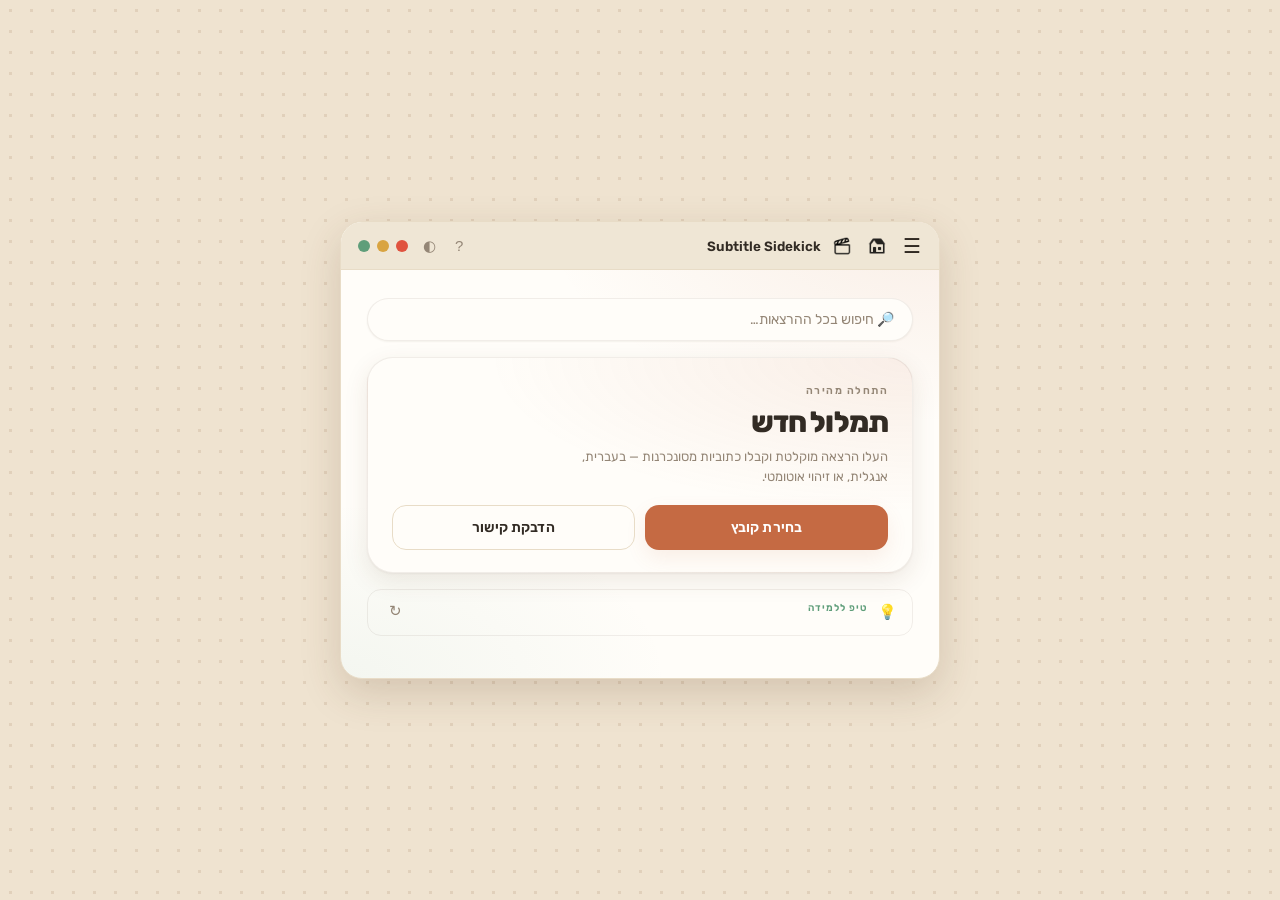
==== commit 27ee37d6: "Premium visual redesign: design system + modern display type, rolled out across screens - new token " ====
--- a/ui/index.html
+++ b/ui/index.html
@@ -16,6 +16,7 @@
       <div class="appname">Subtitle Sidekick</div>
       <button class="jobpill" id="jobPill" hidden>⏳ <span id="jobPct">0%</span></button>
       <div class="barsp"></div>
+      <button class="themebtn" id="helpBtn" title="מדריך שימוש">?</button>
       <button class="themebtn" id="themeBtn" title="מצב בהיר/כהה">◐</button>
       <div class="barx">
         <span class="d1" id="winClose" title="סגירה"></span>
@@ -25,38 +26,51 @@
     </div>
 
     <div class="body">
-      <!-- home screen: stats + tip + quick actions -->
+      <!-- home screen: hero · resume · stats · courses · tip -->
       <section class="view" id="view-home">
-        <div class="kicker">ברוכים הבאים</div>
-
         <div class="search-row">
           <input class="search-in" id="searchIn" placeholder="🔎 חיפוש בכל ההרצאות…" />
         </div>
         <div class="search-results" id="searchResults" hidden></div>
 
-        <div class="stats-grid" id="statsGrid"></div>
-
-        <div class="tipcard" id="tipCard">
-          <div class="tip-head">
-            <span class="tip-label">💡 טיפ ללמידה</span>
-            <button class="tip-next" id="tipNext" title="טיפ נוסף">↻</button>
-          </div>
-          <div class="tip-text" id="tipText"></div>
-        </div>
-
-        <div class="home-actions">
-          <button class="homeaction" id="homeNewLec">
-            <span class="ha-ic">＋</span><span>הרצאה חדשה</span>
-          </button>
-          <button class="homeaction" id="homeCourses">
-            <span class="ha-ic">☰</span><span>הקורסים שלי</span>
-          </button>
-          <button class="homeaction" id="homeContinue" hidden>
-            <span class="ha-ic">▶</span><span id="homeContinueLabel">המשך לצפות</span>
-          </button>
-          <button class="homeaction" id="homeSettings">
-            <span class="ha-ic">⚙</span><span>הגדרות שרת</span>
-          </button>
+        <!-- primary action: start a new transcription -->
+        <div class="hero">
+          <div class="eyebrow">התחלה מהירה</div>
+          <div class="hero-title">תמלול חדש</div>
+          <div class="hero-sub">העלו הרצאה מוקלטת וקבלו כתוביות מסונכרנות — בעברית, אנגלית, או זיהוי אוטומטי.</div>
+          <div class="hero-actions">
+            <button class="hero-btn" id="heroFile">בחירת קובץ</button>
+            <button class="hero-btn hero-btn-alt" id="heroLink">הדבקת קישור</button>
+          </div>
+        </div>
+
+        <!-- continue where you left off -->
+        <div class="resumecard" id="resumeCard" hidden>
+          <div class="resume-main">
+            <div class="resume-label">▶ המשך מאיפה שעצרת</div>
+            <div class="resume-title" id="resumeTitle"></div>
+            <div class="resume-bar"><div class="resume-fill" id="resumeFill"></div></div>
+          </div>
+          <div class="resume-actions">
+            <button class="resume-btn" id="resumeWatch">המשך צפייה</button>
+            <button class="resume-btn resume-btn-alt" id="resumeEdit">✎ ערוך כתוביות</button>
+          </div>
+        </div>
+
+        <!-- stats widgets -->
+        <div class="widgets" id="statWidgets"></div>
+
+        <!-- recent courses -->
+        <div class="homecourses" id="homeCoursesList"></div>
+
+        <!-- learning tip (present, but not the centre of the page) -->
+        <div class="tipline" id="tipCard">
+          <span class="tip-ic">💡</span>
+          <div class="tip-body">
+            <span class="tip-kicker" id="tipKicker">טיפ ללמידה</span>
+            <span class="tip-text" id="tipText"></span>
+          </div>
+          <button class="tip-next" id="tipNext" title="טיפ נוסף">↻</button>
         </div>
       </section>
 
@@ -70,12 +84,6 @@
           <div class="ordiv">או</div>
           <button class="btn" id="pickBtn">בחרו קובץ מהמחשב</button>
         </div>
-        <div class="urlrow">
-          <input class="urlin" id="urlIn" type="text"
-                 placeholder="או הדביקו קישור להרצאה (YouTube / Moodle)…" />
-          <button class="urlbtn" id="urlBtn">⬇ הורד</button>
-        </div>
-        <div class="urlhint">ל-Moodle: התחברו קודם בכרום, ואז הדביקו את הקישור.</div>
 
         <div class="courserow">
           <span class="courselbl">קורס:</span>
@@ -90,9 +98,24 @@
             <option value="cloud">☁ שרת GPU (ענן) — מהיר מאוד</option>
           </select>
         </div>
+
+        <div class="moderow">
+          <span class="modelbl">שפת ההרצאה:</span>
+          <select class="coursesel" id="langSel">
+            <option value="he">עברית (ברירת מחדל)</option>
+            <option value="en">אנגלית</option>
+            <option value="">זיהוי אוטומטי</option>
+          </select>
+        </div>
+
+        <div class="urlrow">
+          <input class="urlin" id="urlIn" type="text"
+                 placeholder="או הדביקו קישור להרצאה (YouTube / Moodle)…" />
+          <button class="urlbtn" id="urlBtn">⬇ הורד</button>
+        </div>
+        <div class="urlhint">ל-Moodle: התחברו קודם בכרום, ואז הדביקו את הקישור.</div>
         <div class="footrow">
           <div class="priv" id="privNote">🔒 הכול נשאר אצלכם במחשב</div>
-          <button class="settingsLink" id="cloudSettingsBtn">⚙ הגדרות שרת</button>
         </div>
       </section>
 
@@ -102,7 +125,7 @@
         <div class="filechip"><span class="fcic">🎞</span><span id="procName"></span></div>
         <div class="stage" id="stageHeading">מתמלל את ההרצאה לעברית…</div>
         <div class="prog">
-          <div class="bar2" id="bar2"><div class="fill" id="fill"></div></div>
+          <div class="bar2" id="bar2"><div class="fill" id="fill"><div class="speedlines"></div></div></div>
           <div class="pct" id="pct">0%</div>
         </div>
         <div class="eta" id="eta"></div>
@@ -117,6 +140,10 @@
         </div>
         <button class="watchdone" id="watchDone" hidden>▶ הפעל את הכתוביות</button>
         <div class="queue" id="queue"></div>
+        <div class="tipline proctip" id="procTip" hidden>
+          <span class="tip-ic">💡</span>
+          <span class="tip-text" id="procTipText"></span>
+        </div>
         <button class="newlec" id="newLec">＋ הרצאה חדשה</button>
       </section>
 
@@ -125,11 +152,12 @@
         <div class="play-head">
           <button class="kebab" id="backBtn" title="חזרה">→</button>
           <span class="play-title" id="playTitle"></span>
+          <button class="kebab" id="subBtn" title="כתוביות">🅰</button>
           <button class="kebab" id="playKebab" title="פעולות">⋯</button>
         </div>
         <div class="screen">
-          <video id="video" preload="metadata"></video>
-          <div class="cc">CC עברית</div>
+          <video id="video" preload="metadata"><track id="vtt" kind="subtitles" srclang="he" label="עברית" default></video>
+          <button class="cc" id="ccToggle" title="הצג / הסתר כתוביות">CC</button>
           <button class="exitfs" id="exitFs" title="יציאה ממסך מלא" hidden>✕ יציאה ממסך מלא</button>
           <div class="subline" id="subline"></div>
           <div class="ctrls">
@@ -163,6 +191,57 @@
           <div class="tc-status" id="tcStatus"></div>
         </div>
       </section>
+
+      <!-- in-app usage guide -->
+      <section class="view" id="view-guide" hidden>
+        <div class="kicker">מדריך שימוש</div>
+        <div class="guide">
+          <p class="guide-intro">Subtitle Sidekick מתמלל הרצאות מוקלטות לעברית (ולשפות נוספות) ומציג כתוביות מסונכרנות. הכול רץ אצלכם במחשב כברירת מחדל — בלי חשבון ובלי עלות.</p>
+
+          <h3>🎬 שלושת מצבי התמלול</h3>
+          <ul>
+            <li><b>מקומי — מדויק</b>: מודל עברית ייעודי, הכי מדויק לעברית. רץ במחשב, פרטי לחלוטין. איטי יותר ללא כרטיס מסך.</li>
+            <li><b>מקומי — מהיר</b>: מודל קל יותר, מהיר בהרבה על מעבד רגיל, בתמורה למעט דיוק. תומך גם באנגלית וזיהוי-אוטומטי.</li>
+            <li><b>☁ שרת GPU (ענן)</b>: הכי מהיר — דורש הקמת שרת RunPod אישי (חד-פעמי). האודיו עולה רק לשרת שלכם.</li>
+          </ul>
+
+          <h3>🌍 בחירת שפה</h3>
+          <p>לכל הרצאה בוחרים שפה: <b>עברית</b> (מודל ייעודי), <b>אנגלית</b>, או <b>זיהוי אוטומטי</b>. לתוכן מעורב עברית-אנגלית — נסו "זיהוי אוטומטי" במצב מקומי.</p>
+
+          <h3>➕ הוספת הרצאה</h3>
+          <ul>
+            <li><b>קובץ</b>: גוררים או בוחרים קובץ וידאו/אודיו (אפשר כמה יחד — נכנסים לתור שמתמלל סדרתית).</li>
+            <li><b>קישור</b>: מדביקים קישור (YouTube / Moodle) ולוחצים "הורד".</li>
+            <li>לפני ההעלאה אפשר לבחור <b>קורס</b> ו<b>שפה</b>.</li>
+          </ul>
+
+          <h3>▶ הנגן והכתוביות</h3>
+          <ul>
+            <li>הכתוביות מסונכרנות לאודיו ונראות גם במסך מלא.</li>
+            <li>כפתור <b>🅰 כתוביות</b> (למעלה בנגן) שולט על גודל ורקע הכתוביות — וגם בהגדרות.</li>
+            <li>שליטה במהירות הניגון (0.5x–2x), דילוג 10 שניות, ומסך מלא.</li>
+            <li><b>"המשך מאיפה שעצרת"</b> במסך הבית מחזיר אתכם לנקודה האחרונה.</li>
+          </ul>
+
+          <h3>✏️ עריכה, חיפוש וייצוא</h3>
+          <ul>
+            <li>אפשר לערוך כל שורת תמליל ישירות בנגן ולשמור — מתקנים טעות בקליק.</li>
+            <li>חיפוש בכתוביות (בנגן ובמסך הבית) קופץ ישר לרגע שחיפשתם.</li>
+            <li>ייצוא התמליל ל-Word או TXT.</li>
+          </ul>
+
+          <h3>📚 קורסים וארגון</h3>
+          <p>כל הרצאה נרשמת לתפריט הצד (☰), מאורגנת לפי קורסים. תפריט הפעולות (⋯) מאפשר שינוי שם, העברה לקורס אחר, פתיחה בדפדפן והסרה.</p>
+
+          <h3>☁ הקמת שרת GPU (אופציונלי)</h3>
+          <p>למצב הענן צריך endpoint אישי ב-RunPod. ההוראות המלאות נמצאות בקובץ ה-README של הפרויקט. אין שרת משותף — הפרטים נשמרים רק במחשב הזה.</p>
+
+          <h3>🔒 פרטיות</h3>
+          <p>במצב מקומי האודיו לא יוצא מהמחשב. במצב ענן הוא מועלה רק לשרת <b>שאתם הגדרתם</b> — לא לשרת של מפתח האפליקציה.</p>
+
+          <button class="btn guide-back" id="guideBack">חזרה למסך הבית</button>
+        </div>
+      </section>
     </div>
   </div>
 
@@ -178,6 +257,7 @@
       <button class="newcourse-btn" id="newCourseBtn">+ קורס חדש</button>
     </div>
     <div class="courses" id="coursesList"></div>
+    <button class="drawer-settings" id="drawerSettingsBtn">⚙ הגדרות</button>
   </aside>
 
   <!-- sidebar: personal cloud server settings -->
@@ -197,6 +277,24 @@
       </div>
     </div>
 
+    <div class="settings-section">🅰 כתוביות בנגן</div>
+    <div class="settings-field">
+      <label class="settings-lbl" for="settingsSubSize">גודל הכתוביות</label>
+      <select class="newcourse-in" id="settingsSubSize">
+        <option value="sm">קטן</option>
+        <option value="md">בינוני</option>
+        <option value="lg">גדול</option>
+      </select>
+    </div>
+    <div class="settings-field">
+      <label class="settings-lbl" for="settingsSubBg">רקע הכתוביות</label>
+      <select class="newcourse-in" id="settingsSubBg">
+        <option value="dark">כהה (לבן על שחור)</option>
+        <option value="light">בהיר (כהה על קרם)</option>
+        <option value="none">ללא רקע (עם צל)</option>
+      </select>
+    </div>
+
     <div class="settings-section">☁ שרת ענן <span class="settings-opt">(אופציונלי)</span></div>
     <div class="settings-hint">
       למצב "שרת GPU" — כל משתמש מגדיר שרת משלו (לדוגמה חשבון RunPod אישי).
@@ -219,8 +317,9 @@
 
     <div class="settings-section">💰 עלות שימוש בשרת</div>
     <div class="settings-cost" id="settingsCost">
-      <div class="cost-line">עלות מצטברת: <strong id="costTotal">$0.00</strong></div>
+      <div class="cost-line">עלות מוערכת: <strong id="costTotal">$0.00</strong></div>
       <div class="cost-sub" id="costSub"></div>
+      <div class="cost-note">הערכה בלבד — RunPod מחייב גם על זמני התנעה ועיגול, כך שייתכן הפרש קל מהחשבון בפועל.</div>
       <button class="cost-reset" id="costReset">איפוס מונה</button>
     </div>
   </aside>
--- a/ui/style.css
+++ b/ui/style.css
@@ -16,35 +16,58 @@
 
 /* ── color tokens ── */
 :root {
-  --bg: #fbf6ee;
-  --card: #fffefa;
-  --panel: #f3e9d8;
-  --text: #3a322b;
-  --muted: #9b8f7c;
-  --line: #e9ddc9;
+  --bg: #f7f1e7;
+  --card: #fffdf9;
+  --panel: #efe6d5;
+  --text: #322b24;
+  --muted: #948676;
+  --line: #e8dcc7;
   --screen: #1b1410;
   --board: #efe3d0;
   --accent: #c56a43;   /* clay */
+  --accent-deep: #a9532f;
   --c2: #5f9e7a;       /* sage */
   --c3: #c59a3f;       /* gold */
   --dots: rgba(140, 95, 55, 0.14);
   --win-shadow: 0 14px 40px rgba(90, 55, 25, 0.18);
   --drop-inset: inset 0 1px 0 rgba(255, 255, 255, 0.55);
+  --hairline: rgba(58, 40, 25, 0.07);
+
+  /* premium design system (shared) */
+  --font-display: "Rubik", system-ui, sans-serif;   /* modern geometric display — heavy weight + tight tracking */
+  --r-sm: 10px; --r-md: 14px; --r-lg: 18px; --r-xl: 26px;
+  --ease: cubic-bezier(0.32, 0.72, 0, 1);
+  --dur: 0.24s;
+  --accent-soft: rgba(197, 106, 67, 0.10);
+  --shadow-sm: 0 1px 2px rgba(70, 45, 20, 0.06);
+  --shadow-md: 0 8px 24px rgba(90, 55, 25, 0.10), 0 1px 2px rgba(70, 45, 20, 0.05);
+  --shadow-lg: 0 24px 56px rgba(90, 55, 25, 0.16), 0 2px 6px rgba(70, 45, 20, 0.06);
+  --atmos: radial-gradient(120% 80% at 100% 0%, rgba(197, 106, 67, 0.10), transparent 55%),
+           radial-gradient(100% 70% at 0% 100%, rgba(95, 158, 122, 0.07), transparent 55%);
 }
 body.dark {
-  --bg: #211b15;
-  --card: #2a221b;
-  --panel: #352a20;
-  --text: #f1e8d9;
-  --muted: #a4937c;
-  --line: #3d3127;
-  --screen: #0e0a07;
-  --board: #18120d;
+  --bg: #16120d;
+  --card: #211a13;
+  --panel: #2b2219;
+  --text: #f2ebdd;
+  --muted: #9d8b74;
+  --line: #362b20;
+  --screen: #0c0906;
+  --board: #14100b;
+  --accent: #d6764c;
+  --accent-deep: #b85c37;
   --c2: #6fae8a;
   --c3: #d4ab55;
   --dots: rgba(255, 226, 190, 0.07);
   --win-shadow: 0 16px 44px rgba(0, 0, 0, 0.55);
   --drop-inset: inset 0 1px 0 rgba(255, 255, 255, 0.04);
+  --hairline: rgba(255, 240, 220, 0.06);
+  --accent-soft: rgba(214, 118, 76, 0.14);
+  --shadow-sm: 0 1px 2px rgba(0, 0, 0, 0.4);
+  --shadow-md: 0 10px 30px rgba(0, 0, 0, 0.45), 0 1px 2px rgba(0, 0, 0, 0.3);
+  --shadow-lg: 0 28px 64px rgba(0, 0, 0, 0.6), 0 2px 8px rgba(0, 0, 0, 0.4);
+  --atmos: radial-gradient(130% 90% at 100% -5%, rgba(214, 118, 76, 0.16), transparent 50%),
+           radial-gradient(110% 80% at -5% 105%, rgba(111, 174, 138, 0.08), transparent 55%);
 }
 
 * { box-sizing: border-box; }
@@ -75,7 +98,7 @@
   max-height: 100%;
   display: flex;
   flex-direction: column;
-  background: var(--card);
+  background: var(--atmos), var(--card);   /* atmospheric depth behind all screens */
   border: 1px solid var(--line);
   border-radius: 22px;
   overflow: hidden;
@@ -131,6 +154,13 @@
 .d1 { background: #e0533f; }  /* close */
 .d2 { background: #d9a441; }  /* minimize */
 .d3 { background: #5f9e7a; }  /* fullscreen */
+/* macOS-style dots on Windows aren't self-explanatory — reveal a glyph on hover for clarity */
+.barx span { display: flex; align-items: center; justify-content: center; }
+.barx span::after { font-size: 8px; font-weight: 700; color: rgba(0, 0, 0, 0.55); opacity: 0; line-height: 1; }
+.barx:hover span::after { opacity: 1; }
+.d1::after { content: "\2715"; }  /* ✕ */
+.d2::after { content: "\2013"; }  /* – */
+.d3::after { content: "\26F6"; }  /* ⛶ */
 
 /* title bar doesn't scroll; body scrolls inside the card */
 .bar { flex: none; }
@@ -146,57 +176,156 @@
 .body::-webkit-scrollbar-thumb { background: var(--line); border-radius: 4px; }
 .body::-webkit-scrollbar-thumb:hover { background: var(--muted); }
 .kicker {
-  font-size: 11px; font-weight: 600; letter-spacing: 0.07em;
-  color: var(--accent); margin-bottom: 16px;
+  font-size: 10.5px; font-weight: 600; letter-spacing: 0.14em; text-transform: uppercase;
+  color: var(--muted); margin-bottom: 18px;
 }
 .view[hidden] { display: none; }
 
-/* ── home screen ── */
-.stats-grid {
-  display: grid; grid-template-columns: 1fr 1fr; gap: 10px;
-  margin-bottom: 18px;
-}
-.stat-box {
-  background: var(--panel); border: 1px solid var(--line); border-radius: 16px;
-  padding: 14px 16px; text-align: center;
-}
-.stat-num { font-family: "Frank Ruhl Libre", serif; font-size: 26px; font-weight: 700; color: var(--accent); }
-.stat-lbl { font-size: 12px; color: var(--muted); margin-top: 4px; }
-
-.tipcard {
-  background: var(--panel); border: 1px solid var(--line); border-radius: 16px;
-  padding: 14px 16px; margin-bottom: 18px;
-}
-.tip-head { display: flex; align-items: center; justify-content: space-between; margin-bottom: 6px; }
-.tip-label { font-size: 12px; font-weight: 600; color: var(--c2); }
+/* keyboard-only focus ring (accessibility) — doesn't show on mouse clicks */
+:focus-visible { outline: 2px solid var(--accent); outline-offset: 2px; border-radius: 4px; }
+
+/* ══ home screen — premium POC ══ */
+
+/* section eyebrow shared by the home blocks (recent courses, etc.) */
+.eyebrow {
+  font-size: 10.5px; font-weight: 600; letter-spacing: 0.14em; text-transform: uppercase;
+  color: var(--muted); margin-bottom: 10px;
+}
+
+/* hero: the primary "new transcription" statement — editorial, with an accent glow */
+.hero {
+  position: relative; overflow: hidden;
+  background:
+    radial-gradient(130% 120% at 100% 0%, var(--accent-soft), transparent 60%),
+    var(--card);
+  border: 1px solid var(--hairline); border-radius: var(--r-xl);
+  padding: 26px 24px 22px; margin-bottom: 16px;
+  box-shadow: var(--shadow-md);
+}
+.hero-title {
+  font-family: var(--font-display); font-size: 29px; font-weight: 800;
+  line-height: 1.08; letter-spacing: -0.03em; color: var(--text);
+}
+.hero-sub { font-size: 13px; color: var(--muted); margin: 8px 0 18px; line-height: 1.55; max-width: 42ch; }
+.hero-actions { display: flex; gap: 10px; }
+.hero-btn {
+  flex: 1; padding: 13px 16px; border-radius: var(--r-md); cursor: pointer;
+  font-family: inherit; font-size: 14px; font-weight: 600; letter-spacing: 0.01em;
+  background: var(--accent); color: #fff; border: 1px solid transparent;
+  box-shadow: 0 8px 20px var(--accent-soft);
+  transition: transform var(--dur) var(--ease), box-shadow var(--dur) var(--ease), background var(--dur) var(--ease);
+}
+.hero-btn:hover { transform: translateY(-2px); box-shadow: 0 14px 28px var(--accent-soft); background: var(--accent-deep); }
+.hero-btn:active { transform: translateY(0); }
+.hero-btn-alt {
+  background: transparent; color: var(--text); border-color: var(--line); box-shadow: none;
+}
+.hero-btn-alt:hover { border-color: var(--accent); background: var(--accent-soft); transform: translateY(-2px); box-shadow: none; }
+
+/* shared premium card surface */
+.resumecard, .widget, .hc-chip {
+  background: var(--card); border: 1px solid var(--hairline);
+  box-shadow: var(--shadow-sm);
+  transition: transform var(--dur) var(--ease), box-shadow var(--dur) var(--ease), border-color var(--dur) var(--ease);
+}
+
+/* resume: continue where you left off */
+.resumecard {
+  display: flex; align-items: center; gap: 14px; flex-wrap: wrap;
+  border-radius: var(--r-lg); padding: 15px 18px; margin-bottom: 16px;
+}
+.resumecard:hover { box-shadow: var(--shadow-md); transform: translateY(-1px); }
+.resumecard[hidden] { display: none; }
+.resume-main { flex: 1; min-width: 170px; }
+.resume-label { font-size: 10.5px; font-weight: 600; letter-spacing: 0.1em; text-transform: uppercase; color: var(--accent); margin-bottom: 6px; }
+.resume-title { font-family: var(--font-display); font-size: 16px; font-weight: 700; letter-spacing: -0.02em; margin-bottom: 10px;
+  overflow: hidden; text-overflow: ellipsis; white-space: nowrap; }
+.resume-bar { height: 4px; background: var(--line); border-radius: 999px; overflow: hidden; }
+.resume-fill { height: 100%; background: linear-gradient(90deg, var(--accent), var(--c3)); border-radius: 999px; width: 0; }
+.resume-actions { display: flex; gap: 8px; }
+.resume-btn {
+  padding: 10px 14px; border-radius: var(--r-sm); cursor: pointer;
+  font-family: inherit; font-size: 13px; font-weight: 600;
+  background: var(--accent); color: #fff; border: 1px solid transparent;
+  transition: transform var(--dur) var(--ease), background var(--dur) var(--ease);
+}
+.resume-btn:hover { background: var(--accent-deep); transform: translateY(-1px); }
+.resume-btn-alt { background: transparent; color: var(--text); border-color: var(--line); }
+.resume-btn-alt:hover { background: var(--accent-soft); border-color: var(--accent); }
+
+/* stats widgets: a refined dashboard row */
+.widgets {
+  display: grid; grid-template-columns: repeat(4, 1fr); gap: 10px; margin-bottom: 16px;
+}
+.widgets:empty { display: none; }
+.widget {
+  border-radius: var(--r-md); padding: 15px 8px 13px; text-align: center;
+  cursor: pointer; font-family: inherit;
+}
+.widget:hover { border-color: var(--accent); box-shadow: var(--shadow-md); transform: translateY(-2px); }
+.widget:active { transform: translateY(0); }
+.w-ic { font-size: 16px; line-height: 1; margin-bottom: 7px; opacity: 0.9; }
+.w-num { font-family: var(--font-display); font-size: 26px; font-weight: 800; line-height: 1; letter-spacing: -0.02em;
+  color: var(--accent); font-variant-numeric: tabular-nums; }
+.w-lbl { font-size: 11px; color: var(--muted); margin-top: 4px; letter-spacing: 0.02em; }
+
+/* recent courses row */
+.homecourses { margin-bottom: 16px; }
+.homecourses:empty { display: none; }
+.hc-label {
+  font-size: 10.5px; font-weight: 600; letter-spacing: 0.14em; text-transform: uppercase;
+  color: var(--muted); margin-bottom: 10px;
+}
+.hc-chip {
+  display: inline-flex; align-items: center; gap: 9px; margin: 0 0 8px 8px;
+  border-radius: 999px; padding: 9px 14px;
+  cursor: pointer; font-family: inherit; font-size: 13px; font-weight: 600; color: var(--text);
+}
+.hc-chip:hover { border-color: var(--accent); box-shadow: var(--shadow-md); transform: translateY(-1px); }
+.hc-count {
+  min-width: 22px; height: 20px; border-radius: 999px; padding: 0 6px;
+  background: var(--accent-soft); color: var(--accent); font-size: 12px; font-weight: 700;
+  display: inline-flex; align-items: center; justify-content: center;
+}
+
+/* learning tip — quiet, lives at the bottom of the home screen (not the centre) */
+.tipline {
+  display: flex; align-items: flex-start; gap: 11px;
+  background: transparent; border: 1px solid var(--hairline); border-radius: var(--r-md);
+  padding: 12px 15px; margin-bottom: 14px;
+}
+.tip-ic { flex: none; font-size: 15px; line-height: 1.4; opacity: 0.85; }
+.tip-body { flex: 1; display: flex; flex-direction: column; gap: 3px; }
+.tip-kicker { font-size: 10px; font-weight: 600; letter-spacing: 0.1em; text-transform: uppercase; color: var(--c2); }
+.tip-text { font-size: 12.5px; line-height: 1.5; color: var(--text); }
 .tip-next {
-  background: none; border: none; cursor: pointer; color: var(--muted); font-size: 15px; line-height: 1;
-}
-.tip-next:hover { color: var(--accent); }
-.tip-text { font-size: 13.5px; line-height: 1.5; }
-
-.home-actions { display: flex; flex-direction: column; gap: 10px; }
-.homeaction {
-  display: flex; align-items: center; gap: 11px;
-  background: var(--card); border: 1px solid var(--line); border-radius: 14px;
-  padding: 13px 16px; font-family: inherit; font-size: 14px; font-weight: 600; color: var(--text);
-  cursor: pointer; text-align: right;
-}
-.homeaction:hover { border-color: var(--accent); }
-.homeaction[hidden] { display: none; }
-.ha-ic {
-  width: 30px; height: 30px; border-radius: 9px; flex: none;
-  background: var(--panel); display: flex; align-items: center; justify-content: center;
-  font-size: 15px; color: var(--accent);
-}
+  flex: none; background: none; border: none; cursor: pointer; color: var(--muted); font-size: 15px; line-height: 1;
+  transition: color var(--dur) var(--ease), transform var(--dur) var(--ease);
+}
+.tip-next:hover { color: var(--accent); transform: rotate(90deg); }
+
+/* in-app usage guide */
+.guide { font-size: 13.5px; line-height: 1.6; color: var(--text); }
+.guide-intro {
+  background: var(--panel); border: 1px solid var(--line); border-radius: 12px;
+  padding: 12px 14px; margin-bottom: 16px;
+}
+.guide h3 { font-family: var(--font-display); font-size: 15px; font-weight: 800; letter-spacing: -0.01em; color: var(--accent); margin: 18px 0 6px; }
+.guide ul { margin: 0; padding-inline-start: 18px; display: flex; flex-direction: column; gap: 5px; }
+.guide li { margin: 0; }
+.guide p { margin: 4px 0; }
+.guide b { color: var(--c2); }
+.guide-back { margin-top: 22px; width: 100%; }
 
 /* ── global search (home screen) ── */
-.search-row { margin-bottom: 14px; }
+.search-row { margin-bottom: 16px; }
 .search-in {
-  width: 100%; background: var(--panel); border: 1px solid var(--line); color: var(--text);
-  border-radius: 999px; padding: 10px 16px; font-family: inherit; font-size: 14px; direction: rtl;
-}
-.search-in:focus { outline: none; border-color: var(--accent); }
+  width: 100%; background: var(--card); border: 1px solid var(--hairline); color: var(--text);
+  border-radius: 999px; padding: 12px 18px; font-family: inherit; font-size: 14px; direction: rtl;
+  box-shadow: var(--shadow-sm);
+  transition: border-color var(--dur) var(--ease), box-shadow var(--dur) var(--ease);
+}
+.search-in:focus { outline: none; border-color: var(--accent); box-shadow: 0 0 0 3px var(--accent-soft); }
 .search-in::placeholder { color: var(--muted); }
 .search-results {
   margin-bottom: 16px; border: 1px solid var(--line); border-radius: 16px;
@@ -217,37 +346,39 @@
 
 /* ── screen 1: drag-and-drop ── */
 .drop2 {
-  background: var(--panel);
-  border: 1px solid var(--line);
-  border-radius: 20px;
+  background: var(--card);
+  border: 1px dashed var(--line);
+  border-radius: var(--r-xl);
   padding: 34px 22px;
   display: flex; flex-direction: column; align-items: center; gap: 13px;
   text-align: center;
-  box-shadow: var(--drop-inset);
-  transition: border-color 0.15s, transform 0.15s;
+  box-shadow: var(--shadow-sm);
+  transition: border-color var(--dur) var(--ease), transform var(--dur) var(--ease), box-shadow var(--dur) var(--ease);
   cursor: pointer;
 }
-.drop2.hover, .drop2.drag { border-color: var(--accent); }
+.drop2:hover { box-shadow: var(--shadow-md); }
+.drop2.hover, .drop2.drag { border-color: var(--accent); border-style: solid; }
 .drop2.drag { transform: scale(1.01); }
 .dtile {
   width: 62px; height: 62px;
-  border-radius: 19px;
-  background: var(--card);
+  border-radius: var(--r-lg);
+  background: var(--accent-soft);
   display: flex; align-items: center; justify-content: center;
   font-size: 27px; color: var(--accent);
-  box-shadow: 0 4px 12px rgba(120, 80, 40, 0.12);
-}
-.dbig { font-family: "Frank Ruhl Libre", serif; font-size: 22px; font-weight: 700; color: var(--text); }
+}
+.dbig { font-family: var(--font-display); font-size: 22px; font-weight: 800; letter-spacing: -0.02em; color: var(--text); }
 .dsub { font-size: 13px; color: var(--muted); }
 .ordiv { font-size: 12px; color: var(--muted); }
 .btn {
   background: var(--accent); color: #fff; border: none;
-  border-radius: 999px; padding: 12px 28px;
+  border-radius: 999px; padding: 13px 30px;
   font-size: 14px; font-weight: 600; cursor: pointer;
   font-family: inherit;
-  box-shadow: 0 5px 16px rgba(197, 106, 67, 0.32);
-}
-.btn:hover { filter: brightness(1.05); }
+  box-shadow: 0 8px 20px var(--accent-soft);
+  transition: transform var(--dur) var(--ease), background var(--dur) var(--ease), box-shadow var(--dur) var(--ease);
+}
+.btn:hover { background: var(--accent-deep); transform: translateY(-2px); box-shadow: 0 14px 28px var(--accent-soft); }
+.btn:active { transform: translateY(0); }
 
 .footrow {
   display: flex; align-items: center; justify-content: space-between;
@@ -267,11 +398,6 @@
 }
 .sw.on .knob { right: 17px; }
 .priv { font-size: 12px; color: var(--c2); }
-.settingsLink {
-  background: none; border: none; color: var(--muted); font-size: 12px;
-  font-family: inherit; cursor: pointer; padding: 0;
-}
-.settingsLink:hover { color: var(--text); }
 
 /* ── transcription mode selector ── */
 .moderow { display: flex; align-items: center; gap: 9px; margin-top: 22px; }
@@ -298,6 +424,7 @@
 .cost-line { font-size: 14px; }
 .cost-line strong { color: var(--c2); }
 .cost-sub { font-size: 12px; color: var(--muted); }
+.cost-note { font-size: 11px; color: var(--muted); margin-top: 4px; line-height: 1.4; opacity: 0.85; }
 .cost-reset {
   align-self: flex-start; margin-top: 6px; background: none; border: 1px solid var(--line);
   color: var(--muted); border-radius: 999px; padding: 5px 12px; font-family: inherit;
@@ -309,11 +436,12 @@
 .courserow { display: flex; align-items: center; gap: 9px; margin-top: 16px; }
 .courselbl { font-size: 13px; color: var(--muted); flex: none; }
 .coursesel {
-  flex: 1; background: var(--panel); border: 1px solid var(--line); color: var(--text);
-  border-radius: 999px; padding: 9px 14px; font-family: inherit; font-size: 13px;
-  direction: rtl; cursor: pointer;
-}
-.coursesel:focus { outline: none; border-color: var(--accent); }
+  flex: 1; background: var(--card); border: 1px solid var(--hairline); color: var(--text);
+  border-radius: var(--r-sm); padding: 10px 15px; font-family: inherit; font-size: 13px;
+  direction: rtl; cursor: pointer; box-shadow: var(--shadow-sm);
+  transition: border-color var(--dur) var(--ease), box-shadow var(--dur) var(--ease);
+}
+.coursesel:focus { outline: none; border-color: var(--accent); box-shadow: 0 0 0 3px var(--accent-soft); }
 
 /* ── sidebar: my courses ── */
 .drawer-ov {
@@ -328,27 +456,38 @@
   box-shadow: -14px 0 40px rgba(90, 55, 25, 0.22);
   display: flex; flex-direction: column;
   padding: 18px 18px 22px;
+  overflow-y: auto;   /* settings drawer can exceed the window height — let it scroll */
 }
 .drawer[hidden] { display: none; }
+.drawer-settings {
+  margin-top: auto; flex: none;          /* pinned to the bottom of the drawer */
+  background: none; border: 1px solid var(--line); border-radius: 10px;
+  color: var(--text); font-family: inherit; font-size: 15px; font-weight: 600;
+  padding: 11px; cursor: pointer; text-align: center;
+}
+.drawer-settings:hover { background: var(--panel); }
 .drawer-head { display: flex; align-items: center; justify-content: space-between; margin-bottom: 16px; }
-.drawer-title { font-family: "Frank Ruhl Libre", serif; font-size: 19px; font-weight: 700; }
+.drawer-title { font-family: var(--font-display); font-size: 18px; font-weight: 800; letter-spacing: -0.02em; }
 .drawer-x {
   background: none; border: none; color: var(--muted); font-size: 15px; cursor: pointer; padding: 4px;
 }
 .drawer-x:hover { color: var(--text); }
 .newcourse { display: flex; flex-direction: column; gap: 8px; margin-bottom: 16px; }
 .newcourse-in {
-  background: var(--panel); border: 1px solid var(--line); color: var(--text);
-  border-radius: 999px; padding: 9px 14px; font-family: inherit; font-size: 13px; direction: rtl;
-}
-.newcourse-in:focus { outline: none; border-color: var(--accent); }
+  background: var(--card); border: 1px solid var(--hairline); color: var(--text);
+  border-radius: var(--r-sm); padding: 10px 14px; font-family: inherit; font-size: 13px; direction: rtl;
+  box-shadow: var(--shadow-sm);
+  transition: border-color var(--dur) var(--ease), box-shadow var(--dur) var(--ease);
+}
+.newcourse-in:focus { outline: none; border-color: var(--accent); box-shadow: 0 0 0 3px var(--accent-soft); }
 .newcourse-btn {
-  background: var(--accent); color: #fff; border: none; border-radius: 999px;
-  padding: 10px 16px; font-family: inherit; font-size: 13px; font-weight: 600; cursor: pointer;
-}
-.newcourse-btn:hover { filter: brightness(1.05); }
-.courses { flex: 1; overflow-y: auto; display: flex; flex-direction: column; gap: 6px; }
-.course { border: 1px solid var(--line); border-radius: 12px; overflow: hidden; background: var(--panel); }
+  background: var(--accent); color: #fff; border: none; border-radius: var(--r-sm);
+  padding: 11px 16px; font-family: inherit; font-size: 13px; font-weight: 600; cursor: pointer;
+  transition: transform var(--dur) var(--ease), background var(--dur) var(--ease);
+}
+.newcourse-btn:hover { background: var(--accent-deep); transform: translateY(-1px); }
+.courses { flex: 1; overflow-y: auto; display: flex; flex-direction: column; gap: 8px; }
+.course { border: 1px solid var(--hairline); border-radius: var(--r-md); overflow: hidden; background: var(--card); box-shadow: var(--shadow-sm); }
 .course-head {
   display: flex; align-items: center; gap: 8px; padding: 10px 13px;
   cursor: pointer; font-size: 13.5px; font-weight: 600;
@@ -403,37 +542,62 @@
   border-radius: 7px; padding: 5px 8px; font-family: inherit; font-size: 12.5px; direction: rtl;
 }
 
+/* subtitle-appearance popover (player) */
+.submenu { min-width: 210px; gap: 8px; padding: 10px; }
+.sm-row { display: flex; align-items: center; gap: 8px; }
+.sm-lbl { flex: none; width: 42px; font-size: 12.5px; color: var(--muted); }
+.sm-opts { flex: 1; display: flex; gap: 4px; }
+.sm-opt {
+  flex: 1; background: var(--panel); border: 1px solid var(--line); color: var(--text);
+  border-radius: 7px; padding: 6px 4px; font-family: inherit; font-size: 12px; cursor: pointer;
+}
+.sm-opt:hover { border-color: var(--accent); }
+.sm-opt.on { background: var(--accent); color: #fff; border-color: var(--accent); }
+
 /* ── URL download field ── */
 .urlrow { display: flex; gap: 8px; margin-top: 14px; }
 .urlin {
-  flex: 1; background: var(--panel); border: 1px solid var(--line); color: var(--text);
-  border-radius: 999px; padding: 10px 16px; font-family: inherit; font-size: 13px; direction: rtl;
-}
-.urlin:focus { outline: none; border-color: var(--accent); }
+  flex: 1; background: var(--card); border: 1px solid var(--hairline); color: var(--text);
+  border-radius: var(--r-sm); padding: 11px 16px; font-family: inherit; font-size: 13px; direction: rtl;
+  box-shadow: var(--shadow-sm);
+  transition: border-color var(--dur) var(--ease), box-shadow var(--dur) var(--ease);
+}
+.urlin:focus { outline: none; border-color: var(--accent); box-shadow: 0 0 0 3px var(--accent-soft); }
 .urlin::placeholder { color: var(--muted); }
 .urlbtn {
-  flex: none; background: var(--c2); color: #fff; border: none; border-radius: 999px;
-  padding: 10px 18px; font-family: inherit; font-size: 13px; font-weight: 600; cursor: pointer;
-}
-.urlbtn:hover { filter: brightness(1.05); }
+  flex: none; background: var(--c2); color: #fff; border: none; border-radius: var(--r-sm);
+  padding: 11px 18px; font-family: inherit; font-size: 13px; font-weight: 600; cursor: pointer;
+  transition: transform var(--dur) var(--ease), filter var(--dur) var(--ease);
+}
+.urlbtn:hover { filter: brightness(1.06); transform: translateY(-1px); }
 .urlhint { font-size: 11px; color: var(--muted); margin-top: 7px; text-align: center; }
 
 /* ── screen 2: processing ── */
 .filechip {
   display: inline-flex; align-items: center; gap: 9px;
-  background: var(--panel); border: 1px solid var(--line);
+  background: var(--card); border: 1px solid var(--hairline); box-shadow: var(--shadow-sm);
   border-radius: 999px; padding: 9px 15px;
   font-size: 13px; font-weight: 500; max-width: 100%;
 }
 .filechip span:last-child { overflow: hidden; text-overflow: ellipsis; white-space: nowrap; }
 .fcic { color: var(--c3); flex: none; }
 .stage {
-  font-family: "Frank Ruhl Libre", serif;
-  margin-top: 24px; font-size: 20px; font-weight: 700;
+  font-family: var(--font-display);
+  margin-top: 24px; font-size: 20px; font-weight: 800; letter-spacing: -0.02em;
 }
 .prog { display: flex; align-items: center; gap: 13px; margin-top: 16px; }
 .bar2 { flex: 1; height: 10px; border-radius: 6px; background: var(--panel); overflow: hidden; }
-.fill { height: 100%; background: var(--accent); border-radius: 6px; width: 0; transition: width 0.3s ease; }
+.fill { height: 100%; background: var(--accent); border-radius: 6px; width: 0; transition: width 0.3s ease; position: relative; overflow: hidden; }
+/* moving speed lines over the filled part — ambient "it's running" motion (RTL: drift leftward) */
+.speedlines {
+  position: absolute; inset: 0; opacity: 0;
+  background-image: repeating-linear-gradient(115deg,
+    transparent 0 9px, rgba(255, 255, 255, 0.30) 9px 12px);
+  background-size: 28px 100%;
+}
+.bar2.running .speedlines { opacity: 1; animation: speed 0.55s linear infinite; }
+@keyframes speed { from { background-position: 0 0; } to { background-position: -28px 0; } }
+@media (prefers-reduced-motion: reduce) { .bar2.running .speedlines { animation: none; } }
 .bar2.loading .fill {
   width: 40% !important;
   animation: indet 1.2s ease-in-out infinite alternate;
@@ -458,32 +622,37 @@
 .watchdone {
   margin-top: 22px; width: 100%;
   background: var(--accent); color: #fff; border: none;
-  border-radius: 999px; padding: 13px 22px;
+  border-radius: 999px; padding: 14px 22px;
   font-family: inherit; font-size: 15px; font-weight: 600; cursor: pointer;
-  box-shadow: 0 5px 16px rgba(197, 106, 67, 0.32);
+  box-shadow: 0 8px 22px var(--accent-soft);
+  transition: transform var(--dur) var(--ease), background var(--dur) var(--ease), box-shadow var(--dur) var(--ease);
 }
 .watchdone[hidden] { display: none; }
-.watchdone:hover { filter: brightness(1.05); }
+.watchdone:hover { background: var(--accent-deep); transform: translateY(-2px); box-shadow: 0 14px 30px var(--accent-soft); }
 
 /* ── pause / cancel controls during transcription ── */
 .jobctrl { margin-top: 18px; display: flex; gap: 10px; }
 .jobctrl[hidden] { display: none; }
 .jobbtn {
-  flex: 1; background: var(--panel); color: var(--text);
-  border: 1px solid var(--line); border-radius: 999px; padding: 10px 18px;
+  flex: 1; background: var(--card); color: var(--text);
+  border: 1px solid var(--hairline); border-radius: 999px; padding: 11px 18px;
   font-family: inherit; font-size: 14px; font-weight: 600; cursor: pointer;
-}
-.jobbtn:hover { border-color: var(--accent); color: var(--accent); }
+  box-shadow: var(--shadow-sm);
+  transition: border-color var(--dur) var(--ease), color var(--dur) var(--ease), background var(--dur) var(--ease);
+}
+.jobbtn:hover { border-color: var(--accent); color: var(--accent); background: var(--accent-soft); }
 .jobbtn-cancel:hover { border-color: #c0533e; color: #c0533e; }
 
 /* ── "new lecture" button ── */
 .newlec {
   margin-top: 14px; width: 100%;
-  background: var(--panel); color: var(--text);
-  border: 1px solid var(--line); border-radius: 999px; padding: 11px 22px;
+  background: var(--card); color: var(--text);
+  border: 1px solid var(--hairline); border-radius: 999px; padding: 12px 22px;
   font-family: inherit; font-size: 14px; font-weight: 600; cursor: pointer;
-}
-.newlec:hover { border-color: var(--accent); color: var(--accent); }
+  box-shadow: var(--shadow-sm);
+  transition: border-color var(--dur) var(--ease), color var(--dur) var(--ease), background var(--dur) var(--ease);
+}
+.newlec:hover { border-color: var(--accent); color: var(--accent); background: var(--accent-soft); }
 
 /* ── transcription queue ── */
 .queue { margin-top: 20px; display: flex; flex-direction: column; gap: 7px; }
@@ -512,6 +681,10 @@
 .qitem.done .qicon { color: var(--c2); }
 .qitem.failed .qicon { color: #c0533e; }
 .qname { flex: 1; overflow: hidden; text-overflow: ellipsis; white-space: nowrap; }
+.qerr {
+  flex: none; font-size: 11px; color: #c0533e; max-width: 200px;
+  overflow: hidden; text-overflow: ellipsis; white-space: nowrap;
+}
 .qwatch {
   flex: none; background: var(--c2); color: #fff; border: none;
   border-radius: 999px; padding: 5px 13px; font-size: 12px; font-weight: 600;
@@ -536,6 +709,11 @@
   font-size: 13px; cursor: pointer; padding: 2px 5px; line-height: 1;
 }
 .qdel:hover { color: #c0533e; }
+.qedit {
+  flex: none; background: none; border: none; color: var(--muted);
+  font-size: 12px; cursor: pointer; padding: 2px 5px; line-height: 1;
+}
+.qedit:hover { color: var(--accent); }
 
 /* ── screen 3: player ── */
 .screen {
@@ -547,10 +725,11 @@
   object-fit: contain; background: #000;
 }
 .cc {
-  position: absolute; top: 12px; right: 12px; z-index: 2;
-  background: var(--c2); color: #fff; font-size: 10px; font-weight: 700;
-  letter-spacing: 0.05em; padding: 3px 8px; border-radius: 6px;
-}
+  position: absolute; top: 12px; right: 12px; z-index: 2; cursor: pointer;
+  background: var(--c2); color: #fff; font-size: 10px; font-weight: 700; font-family: inherit;
+  letter-spacing: 0.05em; padding: 3px 8px; border-radius: 6px; border: none;
+}
+.cc.off { background: rgba(0, 0, 0, 0.45); }   /* captions hidden */
 .subline {
   position: absolute; z-index: 2; bottom: 62px; left: 50%; transform: translateX(-50%);
   background: #fff8ec; color: #3a322b;
@@ -559,6 +738,19 @@
   text-align: center; box-shadow: 0 4px 14px rgba(0, 0, 0, 0.25);
 }
 .subline:empty { display: none; }
+
+/* native player: hide our custom control bar AND our custom caption div — the browser renders
+   captions from the <track> element itself, which stays visible in the native fullscreen too. */
+.native-player .ctrls { display: none; }
+.native-player .subline { display: none; }
+/* native caption (::cue) appearance — controlled from Settings via body data-attributes */
+video::cue { line-height: 1.5; font-size: 1em; background: rgba(0, 0, 0, 0.75); color: #fff; }
+body[data-sub-size="sm"] video::cue { font-size: 0.8em; }
+body[data-sub-size="md"] video::cue { font-size: 1em; }
+body[data-sub-size="lg"] video::cue { font-size: 1.25em; }
+body[data-sub-bg="dark"]  video::cue { background: rgba(0, 0, 0, 0.75); color: #fff; }
+body[data-sub-bg="light"] video::cue { background: rgba(255, 248, 236, 0.94); color: #3a322b; }
+body[data-sub-bg="none"]  video::cue { background: transparent; color: #fff; text-shadow: 0 1px 4px #000, 0 0 3px #000; }
 
 /* playback controls — part of .screen so they stay visible in fullscreen */
 .ctrls {
@@ -622,16 +814,18 @@
 .transcript { margin-top: 18px; border-top: 1px solid var(--line); padding-top: 14px; }
 .tc-head { display: flex; gap: 8px; align-items: center; margin-bottom: 10px; }
 .tc-search {
-  flex: 1; background: var(--panel); border: 1px solid var(--line); color: var(--text);
-  border-radius: 999px; padding: 8px 14px; font-family: inherit; font-size: 13px; direction: rtl;
-}
-.tc-search:focus { outline: none; border-color: var(--accent); }
+  flex: 1; background: var(--card); border: 1px solid var(--hairline); color: var(--text);
+  border-radius: 999px; padding: 9px 14px; font-family: inherit; font-size: 13px; direction: rtl;
+  box-shadow: var(--shadow-sm); transition: border-color var(--dur) var(--ease), box-shadow var(--dur) var(--ease);
+}
+.tc-search:focus { outline: none; border-color: var(--accent); box-shadow: 0 0 0 3px var(--accent-soft); }
 .tc-act {
-  background: var(--panel); border: 1px solid var(--line); color: var(--text);
-  border-radius: 9px; padding: 7px 11px; font-family: inherit; font-size: 12px;
+  background: var(--card); border: 1px solid var(--hairline); color: var(--text);
+  border-radius: var(--r-sm); padding: 8px 11px; font-family: inherit; font-size: 12px;
   font-weight: 600; cursor: pointer; flex: none;
-}
-.tc-act:hover { border-color: var(--accent); color: var(--accent); }
+  transition: border-color var(--dur) var(--ease), color var(--dur) var(--ease), background var(--dur) var(--ease);
+}
+.tc-act:hover { border-color: var(--accent); color: var(--accent); background: var(--accent-soft); }
 .tc-list { max-height: 190px; overflow-y: auto; display: flex; flex-direction: column; gap: 2px; }
 .tc-row {
   display: flex; gap: 10px; align-items: flex-start;
@@ -663,7 +857,7 @@
   max-width: 440px; width: 100%; padding: 26px 26px 22px;
   box-shadow: 0 18px 50px rgba(0, 0, 0, 0.28);
 }
-.onboard-title { font-size: 19px; font-weight: 700; color: var(--text); margin-bottom: 8px; }
+.onboard-title { font-family: var(--font-display); font-size: 20px; font-weight: 800; letter-spacing: -0.02em; color: var(--text); margin-bottom: 8px; }
 .onboard-text { font-size: 13.5px; color: var(--muted); line-height: 1.6; margin-bottom: 16px; }
 .onboard-modes { list-style: none; margin: 0 0 14px; padding: 0; display: flex; flex-direction: column; gap: 11px; }
 .onboard-modes li { display: flex; gap: 12px; align-items: flex-start; }
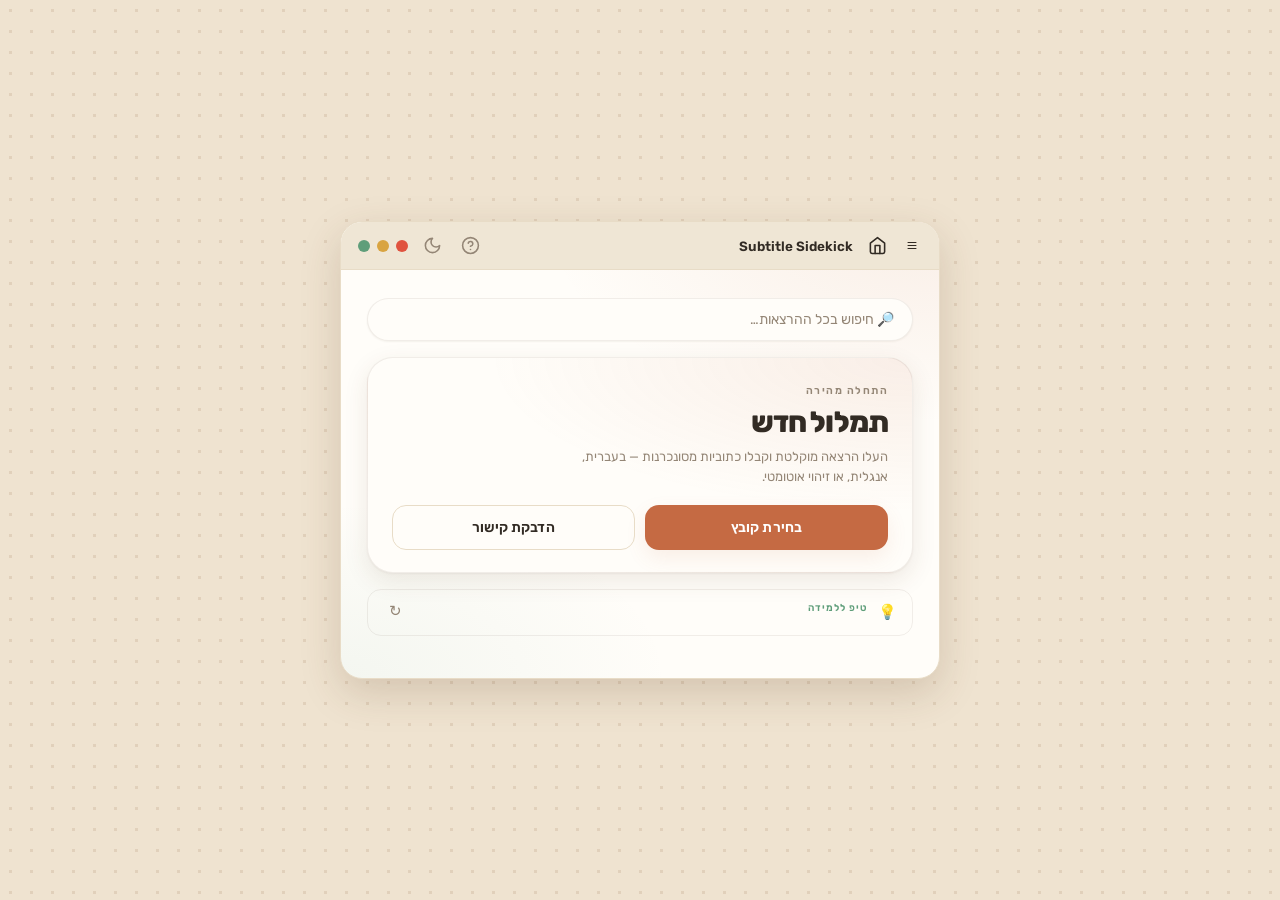
==== commit 72300810: "Fix course-list scroll clipping, remove ambiguous top-bar logo, clarify privacy wording - course box" ====
--- a/ui/index.html
+++ b/ui/index.html
@@ -7,17 +7,27 @@
   <link rel="stylesheet" href="style.css" />
 </head>
 <body class="theme-light">
+  <!-- inline icon sprite (thin-line, Lucide-style) — referenced via <svg class="ic"><use href="#i-..."/> -->
+  <svg width="0" height="0" style="position:absolute" aria-hidden="true" focusable="false">
+    <symbol id="i-menu" viewBox="0 0 24 24"><line x1="4" y1="6" x2="20" y2="6"/><line x1="4" y1="12" x2="20" y2="12"/><line x1="4" y1="18" x2="20" y2="18"/></symbol>
+    <symbol id="i-home" viewBox="0 0 24 24"><path d="m3 9 9-7 9 7v11a2 2 0 0 1-2 2H5a2 2 0 0 1-2-2z"/><path d="M9 22V12h6v10"/></symbol>
+    <symbol id="i-help" viewBox="0 0 24 24"><circle cx="12" cy="12" r="10"/><path d="M9.09 9a3 3 0 0 1 5.83 1c0 2-3 3-3 3"/><line x1="12" y1="17" x2="12.01" y2="17"/></symbol>
+    <symbol id="i-moon" viewBox="0 0 24 24"><path d="M12 3a6 6 0 0 0 9 9 9 9 0 1 1-9-9Z"/></symbol>
+    <symbol id="i-film" viewBox="0 0 24 24"><rect width="18" height="18" x="3" y="3" rx="2"/><path d="M7 3v18"/><path d="M3 7.5h4"/><path d="M3 12h18"/><path d="M3 16.5h4"/><path d="M17 3v18"/><path d="M17 7.5h4"/><path d="M17 16.5h4"/></symbol>
+    <symbol id="i-eye" viewBox="0 0 24 24"><path d="M2 12s3-7 10-7 10 7 10 7-3 7-10 7-10-7-10-7Z"/><circle cx="12" cy="12" r="3"/></symbol>
+    <symbol id="i-clock" viewBox="0 0 24 24"><circle cx="12" cy="12" r="10"/><polyline points="12 6 12 12 16 14"/></symbol>
+    <symbol id="i-library" viewBox="0 0 24 24"><path d="m16 6 4 14"/><path d="M12 6v14"/><path d="M8 8v12"/><path d="M4 4v16"/></symbol>
+  </svg>
   <div class="win">
     <!-- title bar -->
     <div class="bar">
-      <button class="menubtn" id="menuBtn" title="הקורסים שלי">☰</button>
-      <button class="homebtn" id="homeBtn" title="מסך הבית"><img class="homeic" src="icons/home.png" alt="" /></button>
-      <img class="appic" src="icons/app.png" alt="" />
+      <button class="menubtn" id="menuBtn" title="הקורסים שלי"><svg class="ic"><use href="#i-menu"/></svg></button>
+      <button class="homebtn" id="homeBtn" title="מסך הבית"><svg class="ic"><use href="#i-home"/></svg></button>
       <div class="appname">Subtitle Sidekick</div>
       <button class="jobpill" id="jobPill" hidden>⏳ <span id="jobPct">0%</span></button>
       <div class="barsp"></div>
-      <button class="themebtn" id="helpBtn" title="מדריך שימוש">?</button>
-      <button class="themebtn" id="themeBtn" title="מצב בהיר/כהה">◐</button>
+      <button class="themebtn" id="helpBtn" title="מדריך שימוש"><svg class="ic"><use href="#i-help"/></svg></button>
+      <button class="themebtn" id="themeBtn" title="מצב בהיר/כהה"><svg class="ic"><use href="#i-moon"/></svg></button>
       <div class="barx">
         <span class="d1" id="winClose" title="סגירה"></span>
         <span class="d2" id="winMin" title="מזעור"></span>
--- a/ui/style.css
+++ b/ui/style.css
@@ -184,6 +184,12 @@
 /* keyboard-only focus ring (accessibility) — doesn't show on mouse clicks */
 :focus-visible { outline: 2px solid var(--accent); outline-offset: 2px; border-radius: 4px; }
 
+/* thin-line icons (Lucide-style) — inherit color via currentColor */
+.ic { width: 20px; height: 20px; fill: none; stroke: currentColor; stroke-width: 2; stroke-linecap: round; stroke-linejoin: round; display: block; }
+.menubtn .ic, .homebtn .ic, .themebtn .ic { width: 19px; height: 19px; }
+.themebtn:hover { color: var(--accent); }
+.ic-lg { width: 22px; height: 22px; fill: none; stroke: var(--accent); stroke-width: 2; stroke-linecap: round; stroke-linejoin: round; }
+
 /* ══ home screen — premium POC ══ */
 
 /* section eyebrow shared by the home blocks (recent courses, etc.) */
@@ -264,7 +270,7 @@
 }
 .widget:hover { border-color: var(--accent); box-shadow: var(--shadow-md); transform: translateY(-2px); }
 .widget:active { transform: translateY(0); }
-.w-ic { font-size: 16px; line-height: 1; margin-bottom: 7px; opacity: 0.9; }
+.w-ic { display: flex; justify-content: center; line-height: 1; margin-bottom: 8px; }
 .w-num { font-family: var(--font-display); font-size: 26px; font-weight: 800; line-height: 1; letter-spacing: -0.02em;
   color: var(--accent); font-variant-numeric: tabular-nums; }
 .w-lbl { font-size: 11px; color: var(--muted); margin-top: 4px; letter-spacing: 0.02em; }
@@ -486,8 +492,12 @@
   transition: transform var(--dur) var(--ease), background var(--dur) var(--ease);
 }
 .newcourse-btn:hover { background: var(--accent-deep); transform: translateY(-1px); }
-.courses { flex: 1; overflow-y: auto; display: flex; flex-direction: column; gap: 8px; }
-.course { border: 1px solid var(--hairline); border-radius: var(--r-md); overflow: hidden; background: var(--card); box-shadow: var(--shadow-sm); }
+/* min-height:0 lets this flex child actually scroll instead of overflowing the drawer
+   (without it, a course with many lectures pushes the first ones out of reach) */
+.courses { flex: 1; min-height: 0; overflow-y: auto; display: flex; flex-direction: column; gap: 8px; }
+/* flex:none so course boxes keep their natural height instead of being squeezed by the column
+   flexbox (which, combined with overflow:hidden, was clipping the lectures inside) */
+.course { flex: none; border: 1px solid var(--hairline); border-radius: var(--r-md); overflow: hidden; background: var(--card); box-shadow: var(--shadow-sm); }
 .course-head {
   display: flex; align-items: center; gap: 8px; padding: 10px 13px;
   cursor: pointer; font-size: 13.5px; font-weight: 600;
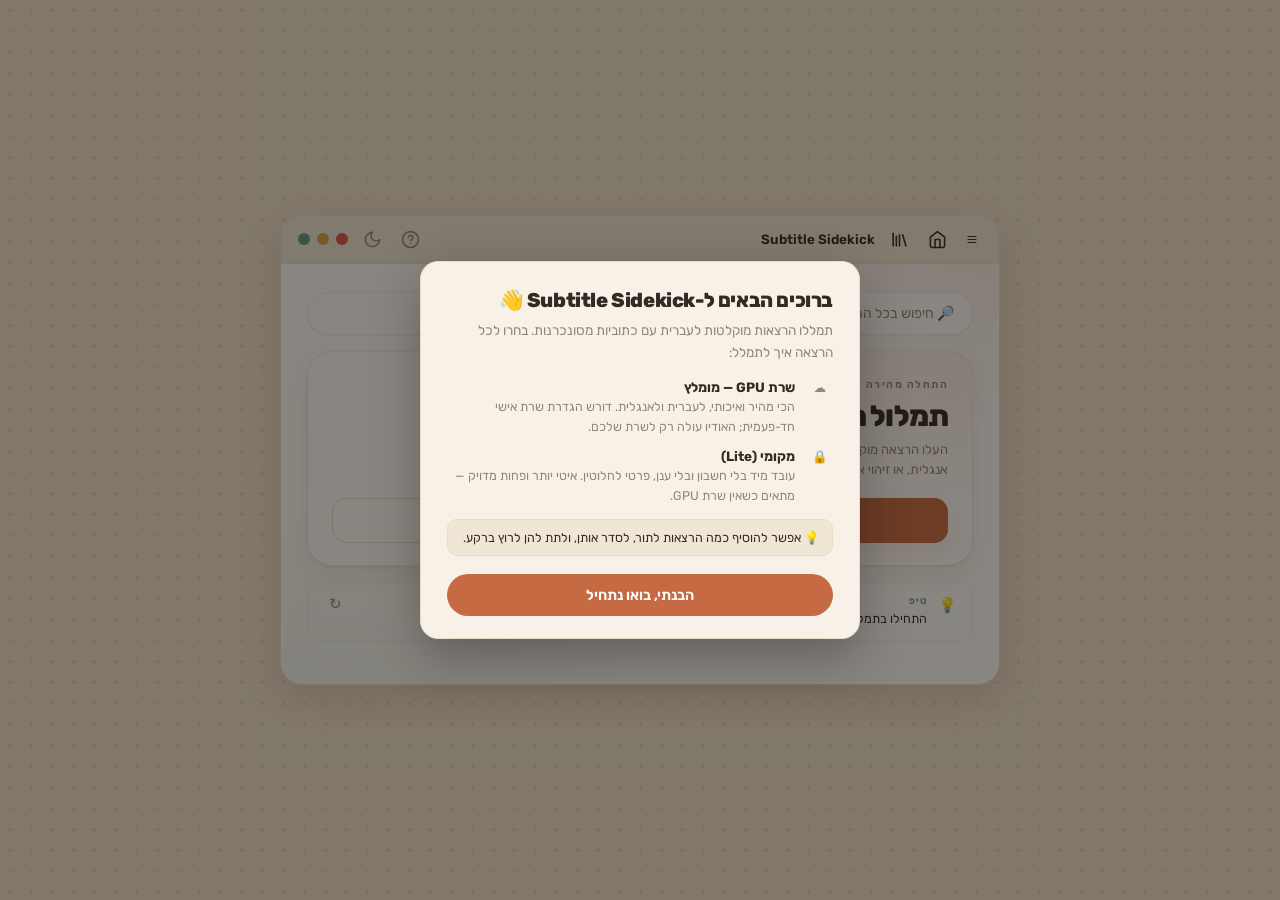
==== commit 5018e36a: "Add Library screen: courses overview grid + course detail view" ====
--- a/ui/index.html
+++ b/ui/index.html
@@ -13,6 +13,7 @@
     <symbol id="i-home" viewBox="0 0 24 24"><path d="m3 9 9-7 9 7v11a2 2 0 0 1-2 2H5a2 2 0 0 1-2-2z"/><path d="M9 22V12h6v10"/></symbol>
     <symbol id="i-help" viewBox="0 0 24 24"><circle cx="12" cy="12" r="10"/><path d="M9.09 9a3 3 0 0 1 5.83 1c0 2-3 3-3 3"/><line x1="12" y1="17" x2="12.01" y2="17"/></symbol>
     <symbol id="i-moon" viewBox="0 0 24 24"><path d="M12 3a6 6 0 0 0 9 9 9 9 0 1 1-9-9Z"/></symbol>
+    <symbol id="i-sun" viewBox="0 0 24 24"><circle cx="12" cy="12" r="4"/><path d="M12 2v2"/><path d="M12 20v2"/><path d="m4.93 4.93 1.41 1.41"/><path d="m17.66 17.66 1.41 1.41"/><path d="M2 12h2"/><path d="M20 12h2"/><path d="m6.34 17.66-1.41 1.41"/><path d="m19.07 4.93-1.41 1.41"/></symbol>
     <symbol id="i-film" viewBox="0 0 24 24"><rect width="18" height="18" x="3" y="3" rx="2"/><path d="M7 3v18"/><path d="M3 7.5h4"/><path d="M3 12h18"/><path d="M3 16.5h4"/><path d="M17 3v18"/><path d="M17 7.5h4"/><path d="M17 16.5h4"/></symbol>
     <symbol id="i-eye" viewBox="0 0 24 24"><path d="M2 12s3-7 10-7 10 7 10 7-3 7-10 7-10-7-10-7Z"/><circle cx="12" cy="12" r="3"/></symbol>
     <symbol id="i-clock" viewBox="0 0 24 24"><circle cx="12" cy="12" r="10"/><polyline points="12 6 12 12 16 14"/></symbol>
@@ -23,11 +24,12 @@
     <div class="bar">
       <button class="menubtn" id="menuBtn" title="הקורסים שלי"><svg class="ic"><use href="#i-menu"/></svg></button>
       <button class="homebtn" id="homeBtn" title="מסך הבית"><svg class="ic"><use href="#i-home"/></svg></button>
+      <button class="homebtn" id="libraryBtn" title="הספרייה שלי"><svg class="ic"><use href="#i-library"/></svg></button>
       <div class="appname">Subtitle Sidekick</div>
       <button class="jobpill" id="jobPill" hidden>⏳ <span id="jobPct">0%</span></button>
       <div class="barsp"></div>
       <button class="themebtn" id="helpBtn" title="מדריך שימוש"><svg class="ic"><use href="#i-help"/></svg></button>
-      <button class="themebtn" id="themeBtn" title="מצב בהיר/כהה"><svg class="ic"><use href="#i-moon"/></svg></button>
+      <button class="themebtn themetoggle" id="themeBtn" title="מעבר למצב כהה" aria-label="מעבר למצב כהה"><svg class="ic ic-moon"><use href="#i-moon"/></svg><svg class="ic ic-sun"><use href="#i-sun"/></svg></button>
       <div class="barx">
         <span class="d1" id="winClose" title="סגירה"></span>
         <span class="d2" id="winMin" title="מזעור"></span>
@@ -98,14 +100,19 @@
         <div class="courserow">
           <span class="courselbl">קורס:</span>
           <select class="coursesel" id="courseSel"><option value="">ללא קורס</option></select>
+          <button class="course-add" id="courseAddBtn" title="יצירת קורס חדש">+ קורס</button>
+        </div>
+        <div class="newcourse-inline" id="courseAddRow" hidden>
+          <input class="urlin" id="courseAddIn" placeholder="שם הקורס החדש…" />
+          <button class="urlbtn course-add-ok" id="courseAddOk">צור ובחר</button>
         </div>
 
         <div class="moderow">
           <span class="modelbl">מצב תמלול:</span>
           <select class="coursesel" id="modeSel">
-            <option value="local_accurate">מקומי — מדויק (פרטי, ברירת מחדל)</option>
-            <option value="local_fast">מקומי — מהיר (פחות מדויק)</option>
-            <option value="cloud">☁ שרת GPU (ענן) — מהיר מאוד</option>
+            <option value="cloud">☁ שרת GPU — מומלץ (מהיר ואיכותי)</option>
+            <option value="local_accurate">מקומי (Lite) — איכות, ללא שרת</option>
+            <option value="local_fast">מקומי (Lite) — מהיר, איכות נמוכה</option>
           </select>
         </div>
 
@@ -133,7 +140,8 @@
       <section class="view" id="view-proc" hidden>
         <div class="kicker">יצירת כתוביות</div>
         <div class="filechip"><span class="fcic">🎞</span><span id="procName"></span></div>
-        <div class="stage" id="stageHeading">מתמלל את ההרצאה לעברית…</div>
+        <div class="procmeta" id="procMeta" hidden></div>
+        <div class="stage" id="stageHeading">מתמלל את ההרצאה…</div>
         <div class="prog">
           <div class="bar2" id="bar2"><div class="fill" id="fill"><div class="speedlines"></div></div></div>
           <div class="pct" id="pct">0%</div>
@@ -193,12 +201,42 @@
         <div class="transcript" id="transcript">
           <div class="tc-head">
             <input class="tc-search" id="tcSearch" placeholder="🔎 חיפוש בכתוביות…" />
+            <button class="tc-act" id="dictAddSelBtn" title="הוספת המילה שבחרתם למילון התיקונים">＋ מילון</button>
             <button class="tc-act" id="saveBtn">💾 שמור</button>
             <button class="tc-act" id="txtBtn">TXT</button>
             <button class="tc-act" id="docxBtn">Word</button>
           </div>
           <div class="tc-list" id="tcList"></div>
           <div class="tc-status" id="tcStatus"></div>
+        </div>
+      </section>
+
+      <!-- library screen: courses overview grid → course detail list -->
+      <section class="view" id="view-library" hidden>
+        <div class="lib-head">
+          <button class="kebab lib-back" id="libBackBtn" title="חזרה לקורסים" hidden>→</button>
+          <div class="kicker lib-kicker">הספרייה שלי</div>
+          <div class="lib-head-sp"></div>
+          <button class="course-add" id="libNewCourseBtn" title="יצירת קורס חדש">+ קורס</button>
+        </div>
+        <div class="newcourse-inline" id="libNewCourseRow" hidden>
+          <input class="urlin" id="libNewCourseIn" placeholder="שם הקורס החדש…" />
+          <button class="urlbtn course-add-ok" id="libNewCourseOk">צור</button>
+        </div>
+
+        <div class="lib-grid" id="libGrid"></div>
+
+        <div class="lib-detail" id="libDetail" hidden>
+          <div class="lib-detail-head">
+            <div class="lib-detail-titlewrap">
+              <div class="lib-detail-title" id="libDetailTitle"></div>
+              <div class="lib-detail-count" id="libDetailCount"></div>
+            </div>
+            <button class="lib-detail-act" id="libRenBtn" title="שינוי שם הקורס">✏</button>
+            <button class="lib-detail-act" id="libDelBtn" title="מחיקת קורס">🗑</button>
+          </div>
+          <input class="tc-search lib-detail-search" id="libDetailSearch" placeholder="🔎 חיפוש בקורס הזה…" />
+          <div class="lib-detail-list" id="libDetailList"></div>
         </div>
       </section>
 
@@ -208,15 +246,15 @@
         <div class="guide">
           <p class="guide-intro">Subtitle Sidekick מתמלל הרצאות מוקלטות לעברית (ולשפות נוספות) ומציג כתוביות מסונכרנות. הכול רץ אצלכם במחשב כברירת מחדל — בלי חשבון ובלי עלות.</p>
 
-          <h3>🎬 שלושת מצבי התמלול</h3>
+          <h3>🎬 מצבי התמלול</h3>
           <ul>
-            <li><b>מקומי — מדויק</b>: מודל עברית ייעודי, הכי מדויק לעברית. רץ במחשב, פרטי לחלוטין. איטי יותר ללא כרטיס מסך.</li>
-            <li><b>מקומי — מהיר</b>: מודל קל יותר, מהיר בהרבה על מעבד רגיל, בתמורה למעט דיוק. תומך גם באנגלית וזיהוי-אוטומטי.</li>
-            <li><b>☁ שרת GPU (ענן)</b>: הכי מהיר — דורש הקמת שרת RunPod אישי (חד-פעמי). האודיו עולה רק לשרת שלכם.</li>
+            <li><b>☁ שרת GPU — מומלץ</b>: המצב המרכזי. הכי מהיר, והכי איכותי גם לעברית וגם לאנגלית. דורש הקמת שרת RunPod אישי חד-פעמית; האודיו עולה רק לשרת שלכם. ראו README.</li>
+            <li><b>מקומי (Lite)</b>: עובד מיד, בלי חשבון ובלי ענן — פרטי לחלוטין. מתאים כשאין שרת GPU. איטי יותר, ובאנגלית איכות התמלול נמוכה יותר מהשרת. יש שתי רמות: "איכות" (מדויק יותר, איטי) ו"מהיר" (מהיר, פחות מדויק).</li>
           </ul>
 
           <h3>🌍 בחירת שפה</h3>
-          <p>לכל הרצאה בוחרים שפה: <b>עברית</b> (מודל ייעודי), <b>אנגלית</b>, או <b>זיהוי אוטומטי</b>. לתוכן מעורב עברית-אנגלית — נסו "זיהוי אוטומטי" במצב מקומי.</p>
+          <p>לכל הרצאה בוחרים שפה: <b>עברית</b> (מודל ייעודי), <b>אנגלית</b>, או <b>זיהוי אוטומטי</b>.</p>
+          <p class="guide-note">💡 <b>שפה מעורבת:</b> תמלול של עברית ואנגלית יחד עשוי להיות פחות מדויק. אם ההרצאה היא בעיקר בשפה אחת — עדיף לבחור אותה במפורש. בחרו "זיהוי אוטומטי" רק כשיש שימוש משמעותי בשתי השפות. בכל מקרה, מצב שרת ה-GPU נותן את התוצאה הטובה ביותר לתוכן מעורב.</p>
 
           <h3>➕ הוספת הרצאה</h3>
           <ul>
@@ -305,6 +343,21 @@
       </select>
     </div>
 
+    <div class="settings-section">📝 מילון תיקונים</div>
+    <div class="settings-hint">
+      החליפו טעויות תמלול חוזרות (שמות מרצים, מונחים, מילים באנגלית). התיקונים מוחלים אוטומטית
+      על תמלולים חדשים. ההחלפה היא על מילים שלמות בלבד — לא תפגע בטקסט תקין.
+    </div>
+    <div class="dict-list" id="dictList"></div>
+    <div class="dict-addrow">
+      <input class="newcourse-in dict-in" id="dictFrom" placeholder="טעות (מקור)" />
+      <span class="dict-arrow">⟵</span>
+      <input class="newcourse-in dict-in" id="dictTo" placeholder="תיקון" />
+      <button class="newcourse-btn dict-add" id="dictAddBtn" title="הוספת תיקון">＋</button>
+    </div>
+    <button class="dict-apply" id="dictApplyBtn">החלה על כל הספרייה הקיימת</button>
+    <div class="settings-status" id="dictStatus"></div>
+
     <div class="settings-section">☁ שרת ענן <span class="settings-opt">(אופציונלי)</span></div>
     <div class="settings-hint">
       למצב "שרת GPU" — כל משתמש מגדיר שרת משלו (לדוגמה חשבון RunPod אישי).
@@ -332,6 +385,17 @@
       <div class="cost-note">הערכה בלבד — RunPod מחייב גם על זמני התנעה ועיגול, כך שייתכן הפרש קל מהחשבון בפועל.</div>
       <button class="cost-reset" id="costReset">איפוס מונה</button>
     </div>
+
+    <div class="settings-section">⬆ עדכוני גרסה</div>
+    <div class="update-box">
+      <div class="update-row">
+        <span class="update-ver" id="updateVer">גרסה נוכחית: …</span>
+        <button class="update-check" id="updateCheckBtn">בדיקת עדכונים</button>
+      </div>
+      <div class="update-status" id="updateStatus"></div>
+      <button class="newcourse-btn update-now" id="updateNowBtn" hidden>⬆ עדכן עכשיו (האפליקציה תיסגר ותיפתח מחדש)</button>
+      <div class="update-note">העדכון מוריד את הגרסה האחרונה מ-GitHub ומחליף את קוד האפליקציה. הקורסים, ההרצאות וההגדרות שלכם נשמרים בנפרד ולא מושפעים.</div>
+    </div>
   </aside>
 
   <!-- first-run onboarding: explains the three transcription modes -->
@@ -340,9 +404,8 @@
       <div class="onboard-title">ברוכים הבאים ל-Subtitle Sidekick 👋</div>
       <div class="onboard-text">תמללו הרצאות מוקלטות לעברית עם כתוביות מסונכרנות. בחרו לכל הרצאה איך לתמלל:</div>
       <ul class="onboard-modes">
-        <li><span class="om-ic">🔒</span><div><b>מקומי — מדויק</b><span>רץ במחשב שלכם, פרטי לחלוטין. איטי יותר. ברירת מחדל.</span></div></li>
-        <li><span class="om-ic">⚡</span><div><b>מקומי — מהיר</b><span>מהיר יותר על חשבון מעט דיוק.</span></div></li>
-        <li><span class="om-ic">☁</span><div><b>שרת GPU (ענן)</b><span>הכי מהיר. דורש הגדרת שרת אישי; האודיו עולה לשרת שלכם.</span></div></li>
+        <li><span class="om-ic">☁</span><div><b>שרת GPU — מומלץ</b><span>הכי מהיר ואיכותי, לעברית ולאנגלית. דורש הגדרת שרת אישי חד-פעמית; האודיו עולה רק לשרת שלכם.</span></div></li>
+        <li><span class="om-ic">🔒</span><div><b>מקומי (Lite)</b><span>עובד מיד בלי חשבון ובלי ענן, פרטי לחלוטין. איטי יותר ופחות מדויק — מתאים כשאין שרת GPU.</span></div></li>
       </ul>
       <div class="onboard-tip">💡 אפשר להוסיף כמה הרצאות לתור, לסדר אותן, ולתת להן לרוץ ברקע.</div>
       <button class="onboard-btn" id="onboardClose">הבנתי, בואו נתחיל</button>
--- a/ui/style.css
+++ b/ui/style.css
@@ -94,7 +94,7 @@
 /* ── app window (card) — capped to screen height, inner content scrolls if needed ── */
 .win {
   width: 100%;
-  max-width: 600px;
+  max-width: 720px;   /* wider than before so large windows aren't mostly empty margin */
   max-height: 100%;
   display: flex;
   flex-direction: column;
@@ -148,6 +148,17 @@
   background: none; border: none; cursor: pointer;
   color: var(--muted); font-size: 15px; padding: 4px; line-height: 1;
 }
+/* theme toggle: moon (light mode → switch to dark) crossfades with sun (dark mode → switch to light) */
+.themetoggle { position: relative; width: 27px; height: 27px; display: flex; align-items: center; justify-content: center; }
+.themetoggle .ic {
+  position: absolute; transition: opacity 0.75s var(--ease), transform 0.75s var(--ease);
+}
+.themetoggle .ic-sun  { opacity: 0; transform: rotate(-90deg) scale(0.4); }
+.themetoggle .ic-moon { opacity: 1; transform: rotate(0) scale(1); }
+body.dark .themetoggle .ic-moon { opacity: 0; transform: rotate(90deg) scale(0.4); }
+body.dark .themetoggle .ic-sun  { opacity: 1; transform: rotate(0) scale(1); }
+@media (prefers-reduced-motion: reduce) { .themetoggle .ic { transition: opacity var(--dur) linear; transform: none !important; } }
+
 .barx { display: flex; gap: 7px; }
 .barx span { width: 12px; height: 12px; border-radius: 50%; cursor: pointer; }
 .barx span:hover { filter: brightness(1.1); box-shadow: 0 0 0 2px rgba(0, 0, 0, 0.06); }
@@ -321,6 +332,10 @@
 .guide li { margin: 0; }
 .guide p { margin: 4px 0; }
 .guide b { color: var(--c2); }
+.guide-note {
+  background: var(--accent-soft); border: 1px solid var(--hairline); border-radius: 12px;
+  padding: 11px 13px; margin: 8px 0 4px; font-size: 12.5px; line-height: 1.55;
+}
 .guide-back { margin-top: 22px; width: 100%; }
 
 /* ── global search (home screen) ── */
@@ -423,6 +438,44 @@
 .folder-row .newcourse-in { flex: 1; }
 .folder-row .folder-pick { flex: none; white-space: nowrap; }
 .settings-status { font-size: 12px; color: var(--c2); margin-top: 10px; min-height: 16px; }
+/* ── updates (settings) ── */
+.update-box { display: flex; flex-direction: column; gap: 8px; }
+.update-row { display: flex; align-items: center; justify-content: space-between; gap: 8px; }
+.update-ver { font-size: 12.5px; color: var(--muted); }
+.update-check {
+  flex: none; background: transparent; color: var(--accent); border: 1px solid var(--line);
+  border-radius: var(--r-sm); padding: 7px 13px; font-family: inherit; font-size: 12.5px;
+  font-weight: 600; cursor: pointer; transition: border-color var(--dur) var(--ease), background var(--dur) var(--ease);
+}
+.update-check:hover { border-color: var(--accent); background: var(--accent-soft); }
+.update-status { font-size: 12.5px; color: var(--c2); min-height: 16px; }
+.update-now { width: 100%; }
+.update-note { font-size: 11px; color: var(--muted); line-height: 1.45; opacity: 0.85; }
+
+/* ── correction dictionary (settings) ── */
+.dict-list { display: flex; flex-direction: column; gap: 6px; margin-bottom: 10px; }
+.dict-empty { font-size: 12px; color: var(--muted); text-align: center; padding: 10px; }
+.dict-item {
+  display: flex; align-items: center; gap: 8px;
+  background: var(--panel); border: 1px solid var(--line); border-radius: 9px; padding: 7px 10px;
+  font-size: 12.5px;
+}
+.dict-f { color: var(--text); }
+.dict-a { color: var(--muted); flex: none; }
+.dict-t { color: var(--accent); font-weight: 600; flex: 1; overflow: hidden; text-overflow: ellipsis; white-space: nowrap; }
+.dict-del { flex: none; background: none; border: none; color: var(--muted); font-size: 12px; cursor: pointer; padding: 2px 4px; }
+.dict-del:hover { color: #c0533e; }
+.dict-addrow { display: flex; align-items: center; gap: 6px; margin-bottom: 10px; }
+.dict-in { flex: 1; min-width: 0; }
+.dict-arrow { flex: none; color: var(--muted); font-size: 13px; }
+.dict-add { flex: none; padding: 10px 14px; }
+.dict-apply {
+  width: 100%; background: transparent; color: var(--accent); border: 1px solid var(--line);
+  border-radius: var(--r-sm); padding: 9px; font-family: inherit; font-size: 12.5px; font-weight: 600;
+  cursor: pointer; transition: border-color var(--dur) var(--ease), background var(--dur) var(--ease);
+}
+.dict-apply:hover { border-color: var(--accent); background: var(--accent-soft); }
+
 .settings-cost {
   margin-top: 20px; padding-top: 16px; border-top: 1px solid var(--line);
   display: flex; flex-direction: column; gap: 6px;
@@ -448,6 +501,58 @@
   transition: border-color var(--dur) var(--ease), box-shadow var(--dur) var(--ease);
 }
 .coursesel:focus { outline: none; border-color: var(--accent); box-shadow: 0 0 0 3px var(--accent-soft); }
+.course-add {
+  flex: none; background: transparent; color: var(--accent); border: 1px solid var(--line);
+  border-radius: var(--r-sm); padding: 9px 13px; font-family: inherit; font-size: 12.5px;
+  font-weight: 600; cursor: pointer; white-space: nowrap;
+  transition: border-color var(--dur) var(--ease), background var(--dur) var(--ease);
+}
+.course-add:hover { border-color: var(--accent); background: var(--accent-soft); }
+.newcourse-inline { display: flex; gap: 8px; margin-top: 10px; }
+.newcourse-inline[hidden] { display: none; }
+.course-add-ok { flex: none; }
+
+/* ── library screen: courses grid + course detail ── */
+.lib-head { display: flex; align-items: center; gap: 8px; margin-bottom: 16px; }
+.lib-kicker { margin-bottom: 0; }
+.lib-back[hidden] { display: none; }
+.lib-head-sp { flex: 1; }
+
+.lib-grid { display: grid; grid-template-columns: repeat(auto-fill, minmax(190px, 1fr)); gap: 12px; }
+.lib-grid[hidden] { display: none; }
+
+.libcard {
+  text-align: right; cursor: pointer; font-family: inherit;
+  background: var(--card); border: 1px solid var(--hairline); border-radius: var(--r-lg);
+  padding: 16px 16px 14px;
+  box-shadow: var(--shadow-sm);
+  transition: transform var(--dur) var(--ease), box-shadow var(--dur) var(--ease), border-color var(--dur) var(--ease);
+}
+.libcard:hover { border-color: var(--accent); box-shadow: var(--shadow-md); transform: translateY(-2px); }
+.libcard-name {
+  font-family: var(--font-display); font-size: 15px; font-weight: 700; letter-spacing: -0.01em; margin-bottom: 4px;
+  overflow: hidden; text-overflow: ellipsis; white-space: nowrap;
+}
+.libcard-count { font-size: 12px; color: var(--muted); margin-bottom: 12px; }
+.libcard-bar { margin-bottom: 6px; }
+.libcard-sub { font-size: 11px; color: var(--muted); }
+
+.lib-detail[hidden] { display: none; }
+.lib-detail-head { display: flex; align-items: center; gap: 4px; margin-bottom: 14px; }
+.lib-detail-titlewrap { flex: 1; min-width: 0; }
+.lib-detail-title {
+  font-family: var(--font-display); font-size: 19px; font-weight: 800; letter-spacing: -0.02em;
+  overflow: hidden; text-overflow: ellipsis; white-space: nowrap;
+}
+.lib-detail-count { font-size: 12px; color: var(--muted); margin-top: 2px; }
+.lib-detail-act {
+  flex: none; background: none; border: none; color: var(--muted);
+  font-size: 15px; cursor: pointer; padding: 5px 8px; border-radius: 7px;
+  transition: color var(--dur) var(--ease), background var(--dur) var(--ease);
+}
+.lib-detail-act:hover { color: var(--accent); background: var(--panel); }
+.lib-detail-search { width: 100%; margin-bottom: 12px; }
+.lib-detail-list { display: flex; flex-direction: column; gap: 4px; }
 
 /* ── sidebar: my courses ── */
 .drawer-ov {
@@ -591,9 +696,15 @@
 }
 .filechip span:last-child { overflow: hidden; text-overflow: ellipsis; white-space: nowrap; }
 .fcic { color: var(--c3); flex: none; }
+.procmeta {
+  display: inline-flex; align-items: center; margin-top: 10px; margin-inline-start: 2px;
+  font-size: 12px; font-weight: 600; color: var(--accent);
+  background: var(--accent-soft); border-radius: 999px; padding: 4px 12px;
+}
+.procmeta[hidden] { display: none; }
 .stage {
   font-family: var(--font-display);
-  margin-top: 24px; font-size: 20px; font-weight: 800; letter-spacing: -0.02em;
+  margin-top: 16px; font-size: 20px; font-weight: 800; letter-spacing: -0.02em;
 }
 .prog { display: flex; align-items: center; gap: 13px; margin-top: 16px; }
 .bar2 { flex: 1; height: 10px; border-radius: 6px; background: var(--panel); overflow: hidden; }
@@ -728,12 +839,18 @@
 /* ── screen 3: player ── */
 .screen {
   position: relative; background: var(--screen);
-  border-radius: 16px; height: 260px; overflow: hidden;
+  border-radius: 16px; overflow: hidden;
+  /* grow with the window instead of a fixed 260px; 16:9 keeps the frame natural, capped so it
+     never pushes the transcript off a short window */
+  aspect-ratio: 16 / 9; max-height: min(56vh, 460px);
 }
 .screen video {
   position: absolute; inset: 0; width: 100%; height: 100%;
   object-fit: contain; background: #000;
 }
+/* demo mode: soft poster behind the source-less player during the recorded tour */
+body.demo-mode .screen { background: radial-gradient(120% 100% at 50% 0%, #2a2018, var(--screen)); }
+body.demo-mode .screen video { background: transparent; }
 .cc {
   position: absolute; top: 12px; right: 12px; z-index: 2; cursor: pointer;
   background: var(--c2); color: #fff; font-size: 10px; font-weight: 700; font-family: inherit;
@@ -746,6 +863,8 @@
   font-size: 14.5px; font-weight: 500; line-height: 1.5;
   padding: 7px 16px; border-radius: 10px; max-width: 84%;
   text-align: center; box-shadow: 0 4px 14px rgba(0, 0, 0, 0.25);
+  /* defensive: even if a stray long cue slips through, wrap it and cap height instead of clipping */
+  overflow-wrap: anywhere; max-height: 40%; overflow: hidden;
 }
 .subline:empty { display: none; }
 
@@ -836,7 +955,7 @@
   transition: border-color var(--dur) var(--ease), color var(--dur) var(--ease), background var(--dur) var(--ease);
 }
 .tc-act:hover { border-color: var(--accent); color: var(--accent); background: var(--accent-soft); }
-.tc-list { max-height: 190px; overflow-y: auto; display: flex; flex-direction: column; gap: 2px; }
+.tc-list { max-height: max(190px, 30vh); overflow-y: auto; display: flex; flex-direction: column; gap: 2px; }
 .tc-row {
   display: flex; gap: 10px; align-items: flex-start;
   padding: 5px 8px; border-radius: 9px;
@@ -854,6 +973,34 @@
 }
 .tc-text:focus { background: var(--panel); box-shadow: 0 0 0 1px var(--accent); }
 .tc-status { margin-top: 8px; font-size: 12px; color: var(--c2); min-height: 16px; }
+
+/* ── confirmation modal (destructive actions) ── */
+.modal-ov {
+  position: fixed; inset: 0; z-index: 70;
+  background: rgba(20, 14, 8, 0.5);
+  display: flex; align-items: center; justify-content: center; padding: 22px;
+  animation: fadein 0.14s ease;
+}
+@keyframes fadein { from { opacity: 0; } to { opacity: 1; } }
+@media (prefers-reduced-motion: reduce) { .modal-ov { animation: none; } }
+.modal {
+  background: var(--card); border: 1px solid var(--line); border-radius: 18px;
+  max-width: 380px; width: 100%; padding: 22px 22px 18px; box-shadow: var(--shadow-lg);
+}
+.modal-title { font-family: var(--font-display); font-size: 17px; font-weight: 800; letter-spacing: -0.02em; color: var(--text); margin-bottom: 10px; }
+.modal-body { font-size: 13px; color: var(--muted); line-height: 1.6; margin-bottom: 18px; white-space: pre-line; }
+.modal-actions { display: flex; flex-wrap: wrap; gap: 8px; justify-content: flex-start; }
+.modal-btn {
+  padding: 9px 15px; border-radius: var(--r-sm); cursor: pointer;
+  font-family: inherit; font-size: 13px; font-weight: 600;
+  background: var(--accent); color: #fff; border: 1px solid transparent;
+  transition: background var(--dur) var(--ease), transform var(--dur) var(--ease), filter var(--dur) var(--ease);
+}
+.modal-btn:hover { background: var(--accent-deep); transform: translateY(-1px); }
+.modal-cancel { background: transparent; color: var(--text); border-color: var(--line); }
+.modal-cancel:hover { background: var(--panel); border-color: var(--muted); transform: none; }
+.modal-danger { background: #c0533e; }
+.modal-danger:hover { background: #a5442f; filter: none; }
 
 /* ── first-run onboarding modal ── */
 .onboard-ov {
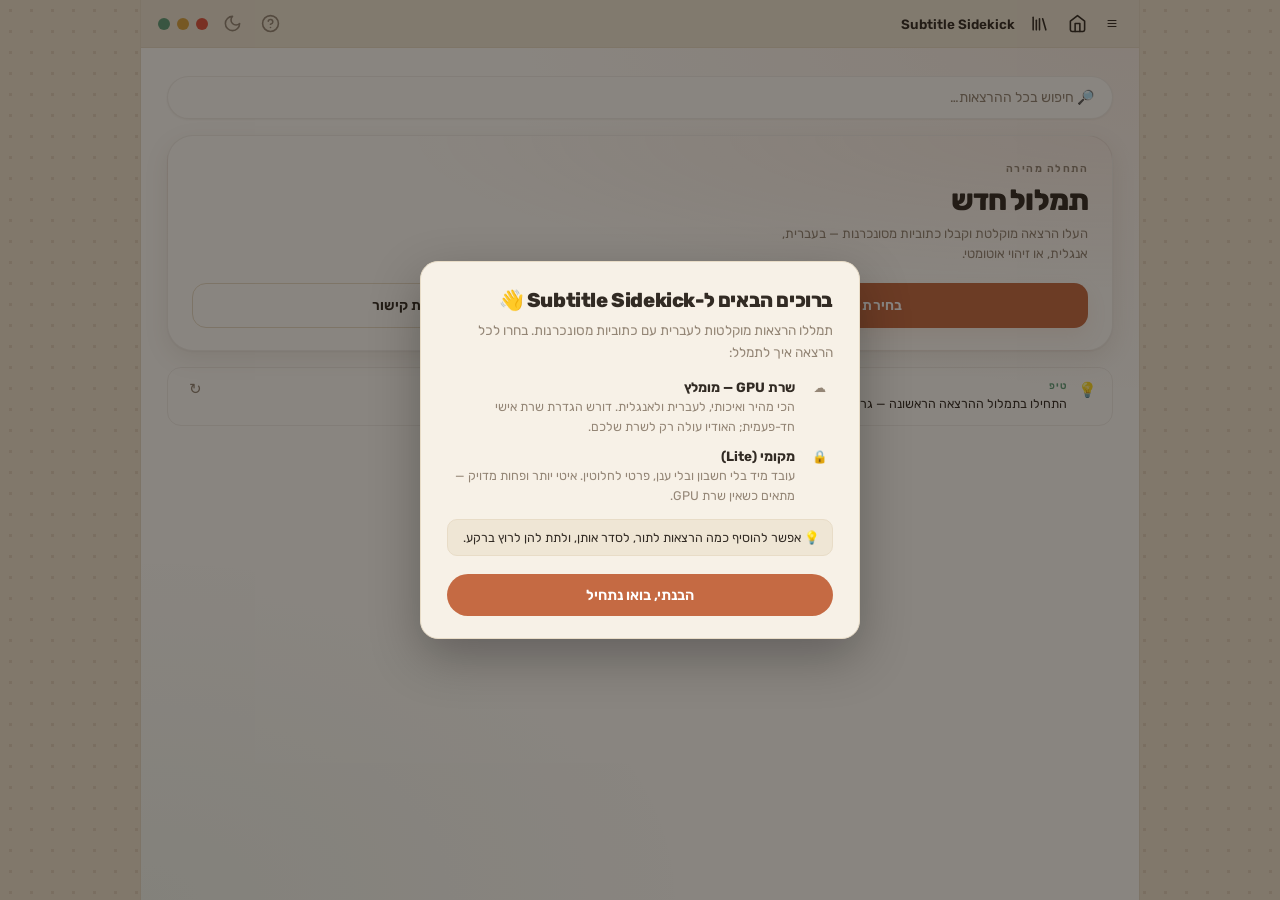
==== commit 575d06b4: "v1.1.0 — יציבות, עמודי קורסים, המשך-צפייה מתמיד, וניקיון יציבות תור/ענן (STAB-1..5): ביטול ענן מבטל " ====
--- a/ui/index.html
+++ b/ui/index.html
@@ -176,25 +176,6 @@
         <div class="screen">
           <video id="video" preload="metadata"><track id="vtt" kind="subtitles" srclang="he" label="עברית" default></video>
           <button class="cc" id="ccToggle" title="הצג / הסתר כתוביות">CC</button>
-          <button class="exitfs" id="exitFs" title="יציאה ממסך מלא" hidden>✕ יציאה ממסך מלא</button>
-          <div class="subline" id="subline"></div>
-          <div class="ctrls">
-            <button class="play" id="playBtn">▶</button>
-            <button class="ovlbtn" id="skipBack" title="10 שניות אחורה">10⟲</button>
-            <button class="ovlbtn" id="skipFwd" title="10 שניות קדימה">⟳10</button>
-            <div class="track" id="track"><div class="pfill" id="pfill"></div></div>
-            <span class="tc" id="tc">0:00 / 0:00</span>
-            <select class="ovlbtn speedsel" id="speedSel" title="מהירות ניגון">
-              <option value="0.5">0.5x</option>
-              <option value="0.75">0.75x</option>
-              <option value="1" selected>1x</option>
-              <option value="1.25">1.25x</option>
-              <option value="1.5">1.5x</option>
-              <option value="1.75">1.75x</option>
-              <option value="2">2x</option>
-            </select>
-            <button class="ovlbtn" id="fsBtn" title="מסך מלא">⛶</button>
-          </div>
         </div>
 
         <!-- transcript panel: search · edit · export -->
@@ -228,6 +209,7 @@
 
         <div class="lib-detail" id="libDetail" hidden>
           <div class="lib-detail-head">
+            <button class="lib-detail-icon" id="libIconBtn" title="בחירת אייקון לקורס" hidden>📘</button>
             <div class="lib-detail-titlewrap">
               <div class="lib-detail-title" id="libDetailTitle"></div>
               <div class="lib-detail-count" id="libDetailCount"></div>
@@ -237,6 +219,23 @@
           </div>
           <input class="tc-search lib-detail-search" id="libDetailSearch" placeholder="🔎 חיפוש בקורס הזה…" />
           <div class="lib-detail-list" id="libDetailList"></div>
+
+          <!-- course page extras (named courses only): checklist + free-text notes -->
+          <div class="course-extras" id="courseExtras" hidden>
+            <div class="cx-block">
+              <div class="cx-label">משימות</div>
+              <div class="cx-tasks" id="courseTasks"></div>
+              <div class="cx-addrow">
+                <input class="urlin" id="courseTaskIn" placeholder="הוסיפו משימה…" />
+                <button class="urlbtn" id="courseTaskAdd">הוספה</button>
+              </div>
+            </div>
+            <div class="cx-block">
+              <div class="cx-label">הערות הקורס</div>
+              <textarea class="cx-notes" id="courseNotes" placeholder="סיכומים, תזכורות, קישורים…"></textarea>
+              <div class="cx-notestatus" id="courseNoteStatus"></div>
+            </div>
+          </div>
         </div>
       </section>
 
@@ -268,7 +267,7 @@
             <li>הכתוביות מסונכרנות לאודיו ונראות גם במסך מלא.</li>
             <li>כפתור <b>🅰 כתוביות</b> (למעלה בנגן) שולט על גודל ורקע הכתוביות — וגם בהגדרות.</li>
             <li>שליטה במהירות הניגון (0.5x–2x), דילוג 10 שניות, ומסך מלא.</li>
-            <li><b>"המשך מאיפה שעצרת"</b> במסך הבית מחזיר אתכם לנקודה האחרונה.</li>
+            <li><b>המשך צפייה:</b> פתיחה מחדש של הרצאה ממשיכה אוטומטית מהנקודה שבה עצרתם (וגם כרטיס "המשך מאיפה שעצרת" במסך הבית).</li>
           </ul>
 
           <h3>✏️ עריכה, חיפוש וייצוא</h3>
@@ -279,7 +278,8 @@
           </ul>
 
           <h3>📚 קורסים וארגון</h3>
-          <p>כל הרצאה נרשמת לתפריט הצד (☰), מאורגנת לפי קורסים. תפריט הפעולות (⋯) מאפשר שינוי שם, העברה לקורס אחר, פתיחה בדפדפן והסרה.</p>
+          <p>כל הרצאה נרשמת לתפריט הצד (☰), מאורגנת לפי קורסים. תפריט הפעולות (⋯) מאפשר שינוי שם, העברה לקורס אחר, פתיחה בדפדפן והסרה. כפתור ○/✓ מסמן הרצאה כנצפתה או לא-נצפתה.</p>
+          <p>ב<b>מסך הספרייה</b> (📚) יש עמוד לכל קורס: רשימת ההרצאות, <b>צ'ק-ליסט משימות</b>, ו<b>הערות</b> חופשיות לקורס — כדי לנהל את הלמידה ולא רק לצפות.</p>
 
           <h3>☁ הקמת שרת GPU (אופציונלי)</h3>
           <p>למצב הענן צריך endpoint אישי ב-RunPod. ההוראות המלאות נמצאות בקובץ ה-README של הפרויקט. אין שרת משותף — הפרטים נשמרים רק במחשב הזה.</p>
--- a/ui/style.css
+++ b/ui/style.css
@@ -84,25 +84,23 @@
   background-image: radial-gradient(var(--dots) 1.5px, transparent 1.5px);
   background-size: 21px 21px;
   display: flex;
-  align-items: center;
+  align-items: stretch;
   justify-content: center;
-  padding: 30px;
+  padding: 0;
   user-select: none;
 }
-@media (max-height: 700px) { body { padding: 14px; } }
-
-/* ── app window (card) — capped to screen height, inner content scrolls if needed ── */
+
+/* ── app shell — fills the whole window (no floating "card-on-board"); inner content
+   is capped for readability so it doesn't stretch edge-to-edge on wide monitors ── */
 .win {
   width: 100%;
-  max-width: 720px;   /* wider than before so large windows aren't mostly empty margin */
-  max-height: 100%;
+  max-width: 1000px;
+  height: 100%;
   display: flex;
   flex-direction: column;
   background: var(--atmos), var(--card);   /* atmospheric depth behind all screens */
-  border: 1px solid var(--line);
-  border-radius: 22px;
+  border-inline: 1px solid var(--line);
   overflow: hidden;
-  box-shadow: var(--win-shadow);
 }
 
 /* ── title bar ── */
@@ -126,14 +124,6 @@
   color: var(--text); padding: 2px 4px; line-height: 1; flex: none;
 }
 .homebtn:hover { color: var(--accent); }
-.homeic { width: 20px; height: 20px; display: block; opacity: 0.85; }
-.homebtn:hover .homeic { opacity: 1; }
-.dark .homeic { filter: invert(1); }
-.appic {
-  width: 20px; height: 20px;
-  border-radius: 7px;
-  object-fit: cover; flex: none;
-}
 .appname { font-size: 13.5px; font-weight: 600; }
 .jobpill {
   display: flex; align-items: center; gap: 5px;
@@ -191,6 +181,21 @@
   color: var(--muted); margin-bottom: 18px;
 }
 .view[hidden] { display: none; }
+
+/* page-transition: fade+rise each time a view becomes visible (pure CSS, no JS timing) */
+.view:not([hidden]) { animation: viewIn var(--dur) var(--ease); }
+@keyframes viewIn { from { opacity: 0; transform: translateY(8px); } to { opacity: 1; transform: none; } }
+@media (prefers-reduced-motion: reduce) { .view:not([hidden]) { animation: none; } }
+
+/* mark-watched toggle on lecture rows */
+.lec-seen {
+  background: none; border: 1px solid var(--line); border-radius: 999px;
+  width: 22px; height: 22px; flex: none; cursor: pointer; line-height: 1;
+  color: var(--muted); font-size: 12px; padding: 0;
+  display: flex; align-items: center; justify-content: center;
+}
+.lec-seen:hover { color: var(--accent); border-color: var(--accent); }
+.lec-seen.on { color: #fff; background: var(--c2); border-color: var(--c2); }
 
 /* keyboard-only focus ring (accessibility) — doesn't show on mouse clicks */
 :focus-visible { outline: 2px solid var(--accent); outline-offset: 2px; border-radius: 4px; }
@@ -405,19 +410,6 @@
   display: flex; align-items: center; justify-content: space-between;
   margin-top: 22px;
 }
-.fast { display: flex; align-items: center; gap: 9px; font-size: 13px; font-weight: 500; cursor: pointer; }
-.sw {
-  width: 36px; height: 21px; border-radius: 11px;
-  background: var(--line); position: relative; flex: none;
-  transition: background 0.15s;
-}
-.sw.on { background: var(--c2); }
-.knob {
-  width: 17px; height: 17px; border-radius: 50%;
-  background: #fff; position: absolute; top: 2px; right: 2px;
-  transition: right 0.15s;
-}
-.sw.on .knob { right: 17px; }
 .priv { font-size: 12px; color: var(--c2); }
 
 /* ── transcription mode selector ── */
@@ -626,7 +618,54 @@
 }
 .lec:hover { background: var(--card); }
 .lec-name { flex: 1; overflow: hidden; text-overflow: ellipsis; white-space: nowrap; }
+/* lecture whose video file is unreachable right now — kept in the catalog, not playable */
+.lec-missing { opacity: 0.55; cursor: default; }
+.lec-missing:hover { background: none; }
 .courses-empty { font-size: 12.5px; color: var(--muted); text-align: center; padding: 24px 8px; }
+
+/* ── course icons + emoji picker ── */
+.course-ic { font-size: 15px; margin-inline-end: 2px; flex: none; }
+.libcard-ic { font-size: 26px; margin-bottom: 6px; }
+.lib-detail-icon {
+  flex: none; width: 40px; height: 40px; font-size: 22px; line-height: 1;
+  background: var(--panel); border: 1px solid var(--line); border-radius: var(--r-md);
+  cursor: pointer; margin-inline-end: 10px;
+}
+.lib-detail-icon:hover { border-color: var(--accent); }
+.iconpicker { display: grid; grid-template-columns: repeat(6, 1fr); gap: 2px; padding: 8px; }
+.ip-opt {
+  width: 34px; height: 34px; font-size: 19px; line-height: 1; border: none;
+  background: none; border-radius: 8px; cursor: pointer;
+}
+.ip-opt:hover { background: var(--panel); }
+
+/* ── course page extras: checklist + notes ── */
+.course-extras { margin-top: 20px; display: flex; flex-direction: column; gap: 18px; }
+.cx-block { border-top: 1px solid var(--line); padding-top: 14px; }
+.cx-label { font-size: 11px; font-weight: 600; letter-spacing: 0.12em; text-transform: uppercase; color: var(--muted); margin-bottom: 10px; }
+.cx-empty { font-size: 12.5px; color: var(--muted); padding: 4px 2px 10px; }
+.cx-task { display: flex; align-items: center; gap: 9px; padding: 5px 2px; font-size: 13px; }
+.cx-task.done .cx-tasktext { text-decoration: line-through; color: var(--muted); }
+.cx-check {
+  flex: none; width: 20px; height: 20px; border: 1.5px solid var(--line); border-radius: 6px;
+  background: none; cursor: pointer; color: #fff; font-size: 12px; line-height: 1;
+  display: flex; align-items: center; justify-content: center;
+}
+.cx-task.done .cx-check { background: var(--c2); border-color: var(--c2); }
+.cx-tasktext { flex: 1; }
+.cx-taskdel { flex: none; background: none; border: none; color: var(--muted); cursor: pointer; font-size: 13px; opacity: 0; }
+.cx-task:hover .cx-taskdel { opacity: 1; }
+.cx-taskdel:hover { color: var(--accent); }
+.cx-addrow { display: flex; gap: 8px; margin-top: 8px; }
+.cx-addrow .urlin { flex: 1; }
+.cx-notes {
+  width: 100%; min-height: 120px; resize: vertical; box-sizing: border-box;
+  font-family: inherit; font-size: 13px; line-height: 1.6; color: var(--text);
+  background: var(--card); border: 1px solid var(--line); border-radius: var(--r-md);
+  padding: 12px 14px; direction: rtl;
+}
+.cx-notes:focus { outline: none; border-color: var(--accent); }
+.cx-notestatus { font-size: 11px; color: var(--muted); margin-top: 6px; height: 14px; }
 
 /* ── ⋯ kebab button — in lecture rows and player screen ── */
 .kebab {
@@ -857,21 +896,7 @@
   letter-spacing: 0.05em; padding: 3px 8px; border-radius: 6px; border: none;
 }
 .cc.off { background: rgba(0, 0, 0, 0.45); }   /* captions hidden */
-.subline {
-  position: absolute; z-index: 2; bottom: 62px; left: 50%; transform: translateX(-50%);
-  background: #fff8ec; color: #3a322b;
-  font-size: 14.5px; font-weight: 500; line-height: 1.5;
-  padding: 7px 16px; border-radius: 10px; max-width: 84%;
-  text-align: center; box-shadow: 0 4px 14px rgba(0, 0, 0, 0.25);
-  /* defensive: even if a stray long cue slips through, wrap it and cap height instead of clipping */
-  overflow-wrap: anywhere; max-height: 40%; overflow: hidden;
-}
-.subline:empty { display: none; }
-
-/* native player: hide our custom control bar AND our custom caption div — the browser renders
-   captions from the <track> element itself, which stays visible in the native fullscreen too. */
-.native-player .ctrls { display: none; }
-.native-player .subline { display: none; }
+
 /* native caption (::cue) appearance — controlled from Settings via body data-attributes */
 video::cue { line-height: 1.5; font-size: 1em; background: rgba(0, 0, 0, 0.75); color: #fff; }
 body[data-sub-size="sm"] video::cue { font-size: 0.8em; }
@@ -881,63 +906,11 @@
 body[data-sub-bg="light"] video::cue { background: rgba(255, 248, 236, 0.94); color: #3a322b; }
 body[data-sub-bg="none"]  video::cue { background: transparent; color: #fff; text-shadow: 0 1px 4px #000, 0 0 3px #000; }
 
-/* playback controls — part of .screen so they stay visible in fullscreen */
-.ctrls {
-  position: absolute; bottom: 0; left: 0; right: 0; z-index: 2;
-  display: flex; align-items: center; gap: 8px;
-  padding: 16px 14px 12px;
-  background: linear-gradient(to top, rgba(0, 0, 0, 0.6), rgba(0, 0, 0, 0));
-}
-.play {
-  width: 38px; height: 38px; border-radius: 50%;
-  background: var(--accent); color: #fff; border: none;
-  display: flex; align-items: center; justify-content: center;
-  font-size: 13px; cursor: pointer; flex: none;
-  box-shadow: 0 5px 16px rgba(197, 106, 67, 0.32);
-}
-.track { flex: 1; height: 7px; border-radius: 5px; background: rgba(255, 255, 255, 0.28); position: relative; overflow: hidden; cursor: pointer; }
-.pfill { position: absolute; top: 0; right: 0; height: 100%; width: 0; background: var(--accent); border-radius: 5px; }
-.tc {
-  font-size: 11.5px; color: #fff; flex: none; text-shadow: 0 1px 3px rgba(0, 0, 0, 0.6);
-}
-.ovlbtn {
-  flex: none; background: rgba(255, 255, 255, 0.14); border: 1px solid rgba(255, 255, 255, 0.25);
-  color: #fff; border-radius: 8px; height: 30px; padding: 0 9px;
-  font-family: inherit; font-size: 11.5px; font-weight: 600; cursor: pointer;
-  display: flex; align-items: center; justify-content: center;
-}
-.ovlbtn:hover { background: rgba(255, 255, 255, 0.26); }
-.speedsel {
-  font-family: inherit; cursor: pointer; direction: ltr; text-align: center;
-  -webkit-appearance: none; appearance: none;
-}
-.speedsel:hover { background: rgba(255, 255, 255, 0.26); }
-.speedsel option { color: #2a221b; }
-
-.screen:fullscreen .subline { font-size: 26px; bottom: 96px; max-width: 80%; }
-.screen:fullscreen .ctrls { padding: 22px 26px 20px; gap: 12px; }
-.screen:fullscreen .play { width: 50px; height: 50px; font-size: 17px; }
-.screen:fullscreen .ovlbtn { height: 38px; font-size: 14px; padding: 0 13px; }
-.screen:fullscreen .tc { font-size: 14px; }
 .play-head { display: flex; align-items: center; gap: 6px; margin: 6px 0 22px; }
 .play-title {
   flex: 1; font-family: "Frank Ruhl Libre", serif; font-size: 19px; font-weight: 700;
   text-align: center; overflow: hidden; text-overflow: ellipsis; white-space: nowrap;
 }
-
-/* fullscreen: overlay stays part of the container so subtitles and controls remain visible */
-.screen:fullscreen { height: 100%; width: 100%; border-radius: 0; }
-.screen:-webkit-full-screen { height: 100%; width: 100%; }
-
-/* exit fullscreen button — visible only inside fullscreen; not everyone remembers ESC */
-.exitfs {
-  position: absolute; top: 12px; left: 12px; z-index: 3;
-  background: rgba(20, 14, 8, 0.55); color: #fff; border: 1px solid rgba(255, 255, 255, 0.25);
-  border-radius: 999px; padding: 7px 14px; font-family: inherit; font-size: 12.5px;
-  font-weight: 600; cursor: pointer;
-}
-.exitfs[hidden] { display: none; }
-.exitfs:hover { background: rgba(20, 14, 8, 0.75); }
 
 /* ── transcript panel (search · edit · export) ── */
 .transcript { margin-top: 18px; border-top: 1px solid var(--line); padding-top: 14px; }
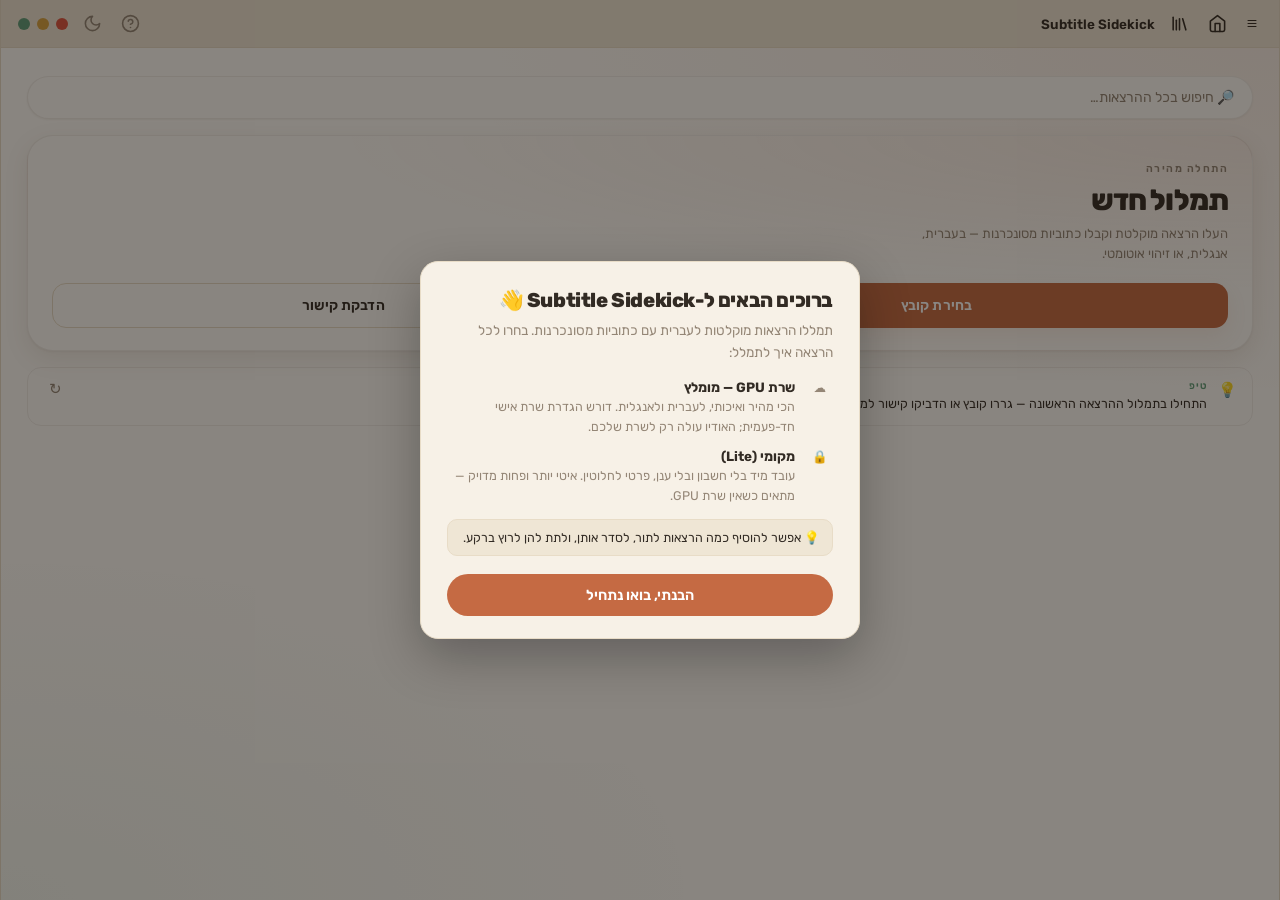
==== commit 18bf934a: "player: side-by-side video + transcript on wide windows, video fills its box - Player now lays the t" ====
--- a/ui/index.html
+++ b/ui/index.html
@@ -173,22 +173,26 @@
           <button class="kebab" id="subBtn" title="כתוביות">🅰</button>
           <button class="kebab" id="playKebab" title="פעולות">⋯</button>
         </div>
-        <div class="screen">
-          <video id="video" preload="metadata"><track id="vtt" kind="subtitles" srclang="he" label="עברית" default></video>
-          <button class="cc" id="ccToggle" title="הצג / הסתר כתוביות">CC</button>
-        </div>
-
-        <!-- transcript panel: search · edit · export -->
-        <div class="transcript" id="transcript">
-          <div class="tc-head">
-            <input class="tc-search" id="tcSearch" placeholder="🔎 חיפוש בכתוביות…" />
-            <button class="tc-act" id="dictAddSelBtn" title="הוספת המילה שבחרתם למילון התיקונים">＋ מילון</button>
-            <button class="tc-act" id="saveBtn">💾 שמור</button>
-            <button class="tc-act" id="txtBtn">TXT</button>
-            <button class="tc-act" id="docxBtn">Word</button>
-          </div>
-          <div class="tc-list" id="tcList"></div>
-          <div class="tc-status" id="tcStatus"></div>
+        <!-- video + transcript sit side-by-side on wide windows (transcript fills the dead space
+             beside the video), and stack vertically on narrow ones -->
+        <div class="player-body">
+          <div class="screen">
+            <video id="video" preload="metadata"><track id="vtt" kind="subtitles" srclang="he" label="עברית" default></video>
+            <button class="cc" id="ccToggle" title="הצג / הסתר כתוביות">CC</button>
+          </div>
+
+          <!-- transcript panel: search · edit · export -->
+          <div class="transcript" id="transcript">
+            <div class="tc-head">
+              <input class="tc-search" id="tcSearch" placeholder="🔎 חיפוש בכתוביות…" />
+              <button class="tc-act" id="dictAddSelBtn" title="הוספת המילה שבחרתם למילון התיקונים">＋ מילון</button>
+              <button class="tc-act" id="saveBtn">💾 שמור</button>
+              <button class="tc-act" id="txtBtn">TXT</button>
+              <button class="tc-act" id="docxBtn">Word</button>
+            </div>
+            <div class="tc-list" id="tcList"></div>
+            <div class="tc-status" id="tcStatus"></div>
+          </div>
         </div>
       </section>
 
--- a/ui/style.css
+++ b/ui/style.css
@@ -94,7 +94,7 @@
    is capped for readability so it doesn't stretch edge-to-edge on wide monitors ── */
 .win {
   width: 100%;
-  max-width: 1000px;
+  max-width: 1280px;   /* fills wide/maximized monitors more; still capped so text views stay readable */
   height: 100%;
   display: flex;
   flex-direction: column;
@@ -912,8 +912,25 @@
   text-align: center; overflow: hidden; text-overflow: ellipsis; white-space: nowrap;
 }
 
+/* player body: video + transcript. Stacked on narrow windows, side-by-side on wide ones so the
+   transcript fills the horizontal space that would otherwise be dead beside the video. */
+.player-body { display: flex; flex-direction: column; gap: 0; }
+
 /* ── transcript panel (search · edit · export) ── */
 .transcript { margin-top: 18px; border-top: 1px solid var(--line); padding-top: 14px; }
+
+@media (min-width: 900px) {
+  .player-body { flex-direction: row; align-items: stretch; gap: 20px; }
+  .player-body .screen {
+    flex: 0 0 62%; max-height: 74vh; margin: 0;   /* video takes the lion's share, grows with the window */
+  }
+  .player-body .transcript {
+    flex: 1 1 0; min-width: 0; margin: 0; padding: 0 18px 0 0;
+    border-top: none; border-inline-start: 1px solid var(--line);
+    display: flex; flex-direction: column; overflow: hidden;   /* matches the video's height, scrolls inside */
+  }
+  .player-body .transcript .tc-list { flex: 1; min-height: 0; }
+}
 .tc-head { display: flex; gap: 8px; align-items: center; margin-bottom: 10px; }
 .tc-search {
   flex: 1; background: var(--card); border: 1px solid var(--hairline); color: var(--text);
